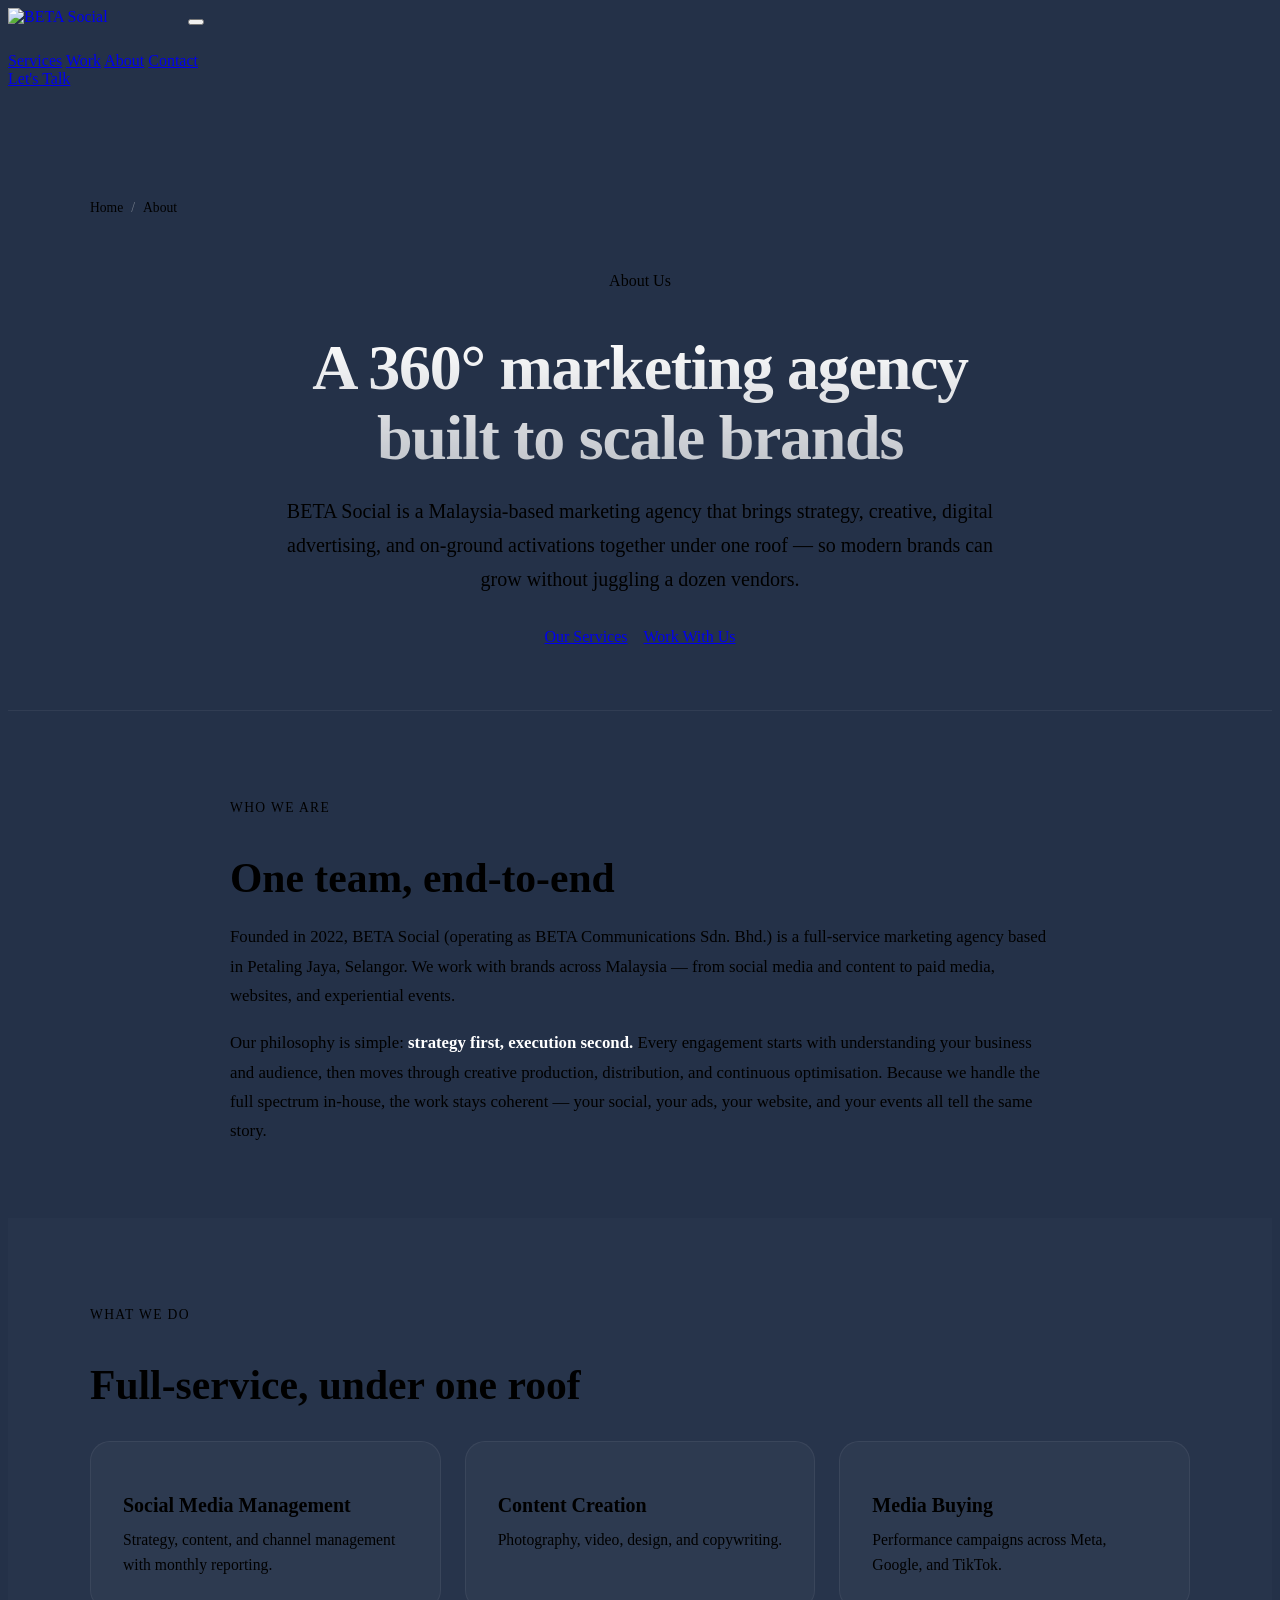
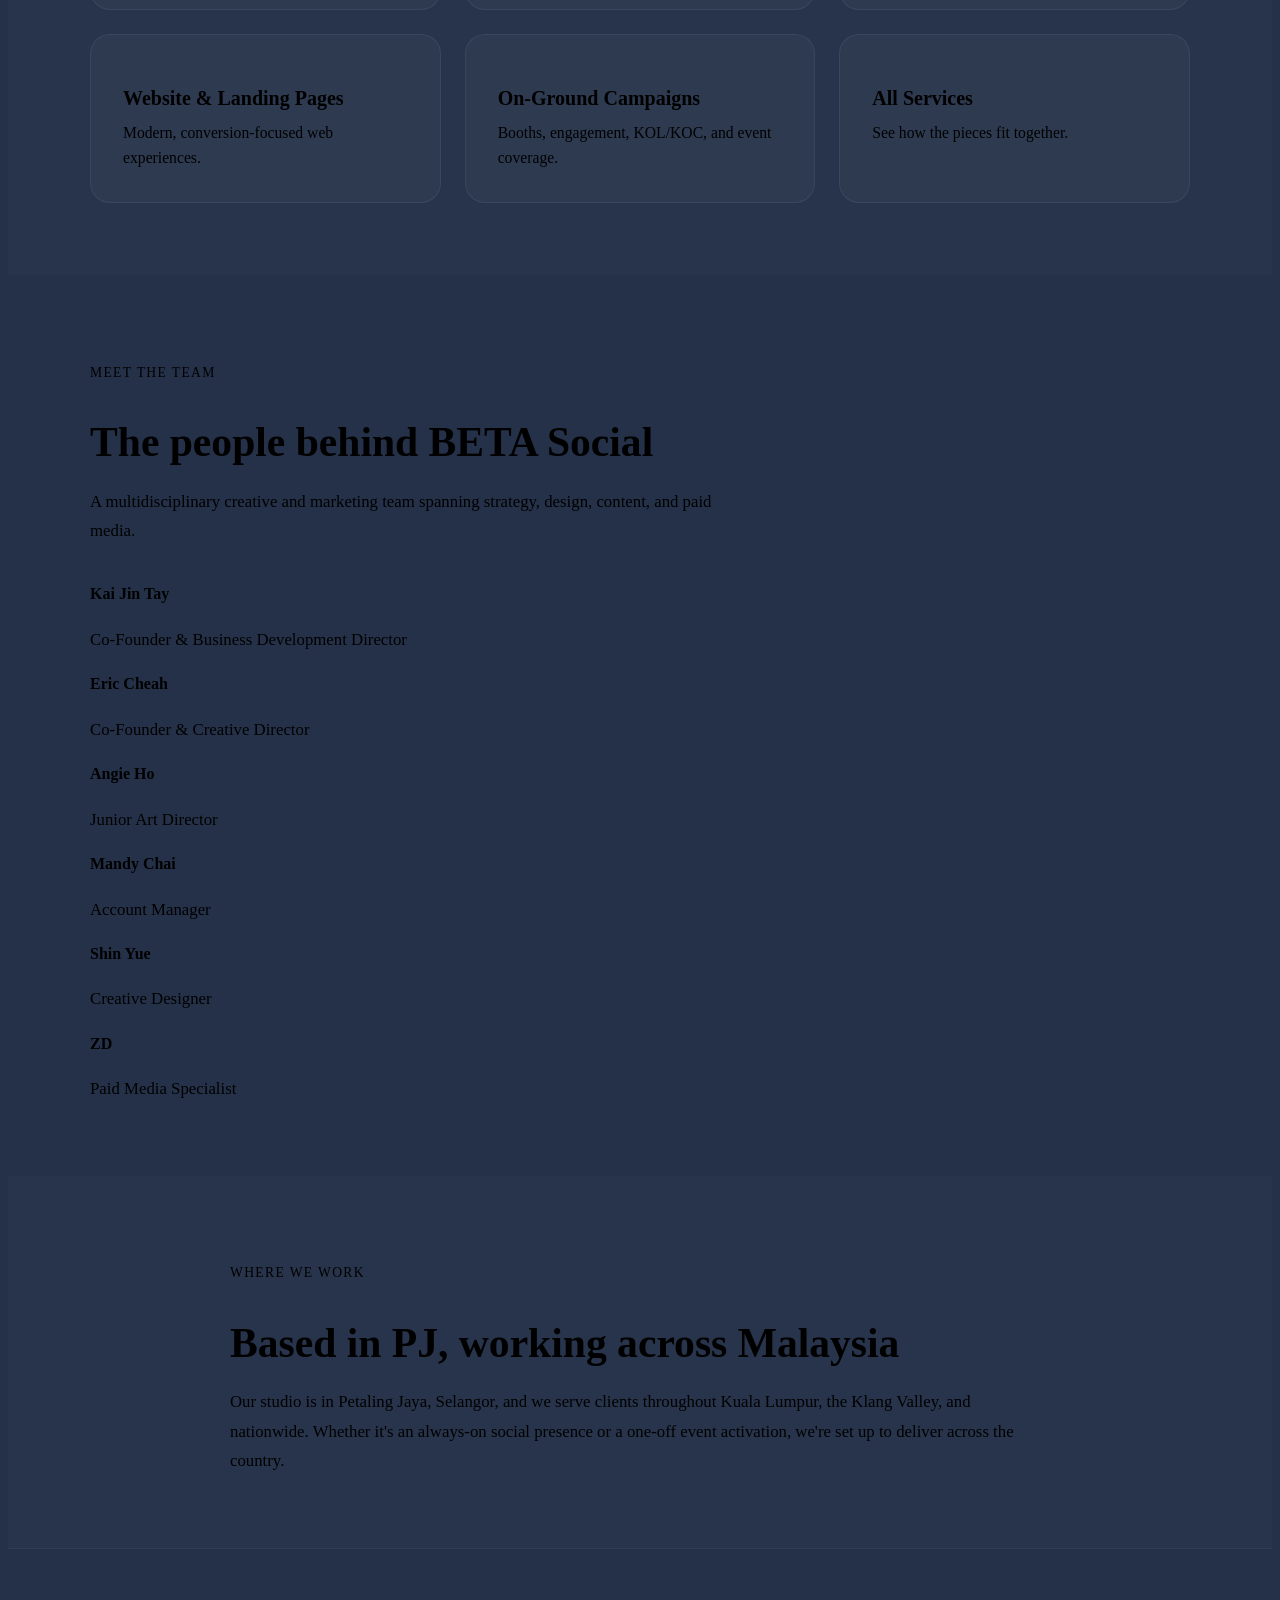
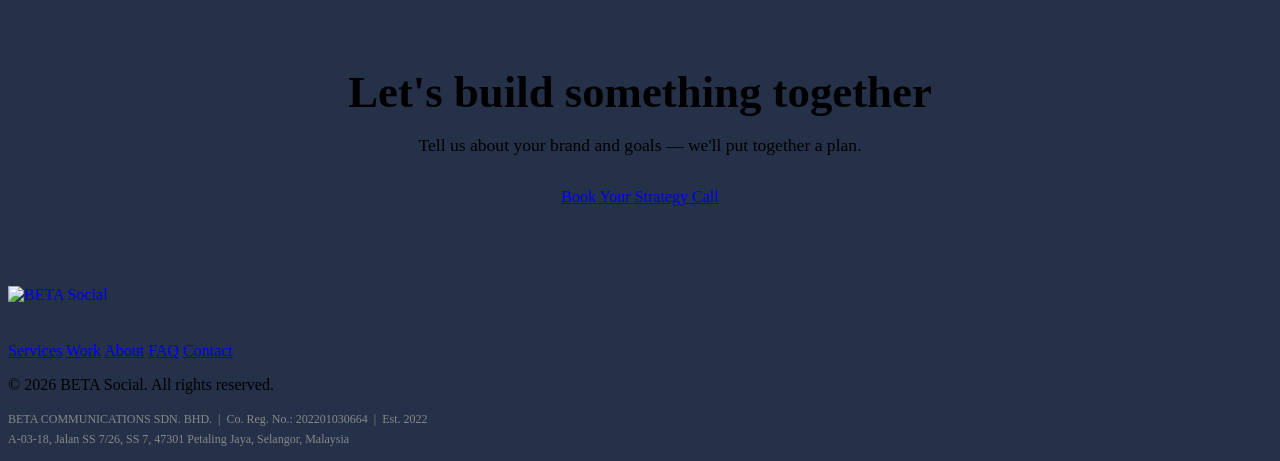
==== about/index.html @ bf1d7929 "Add 1200x630 OG share image; point og:image/twitter:image at it Branded social-share card (navy, log" ====
<!DOCTYPE html>
<html lang="en">

<head>
  <meta charset="UTF-8">
  <meta name="viewport" content="width=device-width, initial-scale=1.0">
  <title>About BETA Social | Marketing Agency in Malaysia</title>
  <meta name="description"
    content="BETA Social is a Malaysian 360° marketing agency, est. 2022, delivering strategy, content, media buying, web, and on-ground activations under one roof.">
  <link rel="canonical" href="https://betasocial.my/about/">
  <meta name="robots" content="index, follow, max-image-preview:large">
  <meta name="theme-color" content="#243148">
  <meta property="og:type" content="website">
  <meta property="og:site_name" content="BETA Social">
  <meta property="og:title" content="About BETA Social | Marketing Agency in Malaysia">
  <meta property="og:description" content="A Malaysian 360° marketing agency delivering strategy, content, media buying, web, and on-ground activations under one roof.">
  <meta property="og:url" content="https://betasocial.my/about/">
  <meta property="og:image" content="https://betasocial.my/assets/images/og-image.png">
  <meta property="og:locale" content="en_MY">
  <meta name="twitter:card" content="summary_large_image">
  <meta name="twitter:title" content="About BETA Social | Marketing Agency in Malaysia">
  <meta name="twitter:description" content="A Malaysian 360° marketing agency delivering strategy, content, media, web, and events under one roof.">
  <meta name="twitter:image" content="https://betasocial.my/assets/images/og-image.png">

  <link rel="preconnect" href="https://fonts.googleapis.com">
  <link rel="preconnect" href="https://fonts.gstatic.com" crossorigin>
  <link href="https://fonts.googleapis.com/css2?family=Inter:wght@400;500&family=Outfit:wght@400;600;700&display=swap" rel="stylesheet">
  <link rel="stylesheet" href="/style.css">
  <link rel="stylesheet" href="/pages.css">

  <script type="application/ld+json">
  {
    "@context": "https://schema.org",
    "@type": "AboutPage",
    "url": "https://betasocial.my/about/",
    "mainEntity": { "@id": "https://betasocial.my/#organization" }
  }
  </script>
  <script type="application/ld+json">
  {
    "@context": "https://schema.org",
    "@type": "BreadcrumbList",
    "itemListElement": [
      { "@type": "ListItem", "position": 1, "name": "Home", "item": "https://betasocial.my/" },
      { "@type": "ListItem", "position": 2, "name": "About", "item": "https://betasocial.my/about/" }
    ]
  }
  </script>
</head>

<body class="subpage">

  <nav class="navbar">
    <a href="/" class="nav-logo" aria-label="BETA Social home">
      <img src="/assets/images/logo_horizontal.png" alt="BETA Social" width="1024" height="256" style="height:44px;width:auto;object-fit:contain;">
    </a>
    <button class="hamburger" id="hamburger-menu" aria-label="Toggle navigation">
      <span class="bar"></span><span class="bar"></span><span class="bar"></span>
    </button>
    <div class="nav-menu" id="nav-menu">
      <div class="nav-links">
        <a href="/services/">Services</a>
        <a href="/portfolio/">Work</a>
        <a href="/about/">About</a>
        <a href="/contact/">Contact</a>
      </div>
      <a href="https://wa.me/60162029206" target="_blank" rel="noopener" class="btn btn-primary btn-sm" id="nav-cta">Let's Talk</a>
    </div>
  </nav>

  <main>
    <nav class="breadcrumbs" aria-label="Breadcrumb">
      <a href="/">Home</a><span class="sep">/</span>About
    </nav>

    <header class="page-hero with-crumbs">
      <div class="inner">
        <p class="eyebrow">About Us</p>
        <h1>A 360° marketing agency built to scale brands</h1>
        <p class="lede">BETA Social is a Malaysia-based marketing agency that brings strategy, creative, digital advertising, and on-ground activations together under one roof — so modern brands can grow without juggling a dozen vendors.</p>
        <div class="hero-cta">
          <a href="/services/" class="btn btn-secondary">Our Services</a>
          <a href="https://wa.me/60162029206" target="_blank" rel="noopener" class="btn btn-primary">Work With Us</a>
        </div>
      </div>
    </header>

    <section class="block">
      <div class="wrap-narrow">
        <p class="eyebrow">Who we are</p>
        <h2>One team, end-to-end</h2>
        <p>Founded in 2022, BETA Social (operating as BETA Communications Sdn. Bhd.) is a full-service marketing agency based in Petaling Jaya, Selangor. We work with brands across Malaysia — from social media and content to paid media, websites, and experiential events.</p>
        <p>Our philosophy is simple: <strong style="color:#fff;font-weight:600;">strategy first, execution second.</strong> Every engagement starts with understanding your business and audience, then moves through creative production, distribution, and continuous optimisation. Because we handle the full spectrum in-house, the work stays coherent — your social, your ads, your website, and your events all tell the same story.</p>
      </div>
    </section>

    <section class="block tint">
      <div class="wrap">
        <p class="eyebrow">What we do</p>
        <h2>Full-service, under one roof</h2>
        <div class="grid cols-3" style="margin-top:2rem;">
          <a class="card card-block" href="/services/social-media-management/"><h3>Social Media Management</h3><p>Strategy, content, and channel management with monthly reporting.</p></a>
          <a class="card card-block" href="/services/content-creation/"><h3>Content Creation</h3><p>Photography, video, design, and copywriting.</p></a>
          <a class="card card-block" href="/services/media-buying/"><h3>Media Buying</h3><p>Performance campaigns across Meta, Google, and TikTok.</p></a>
          <a class="card card-block" href="/services/website-landing-pages/"><h3>Website &amp; Landing Pages</h3><p>Modern, conversion-focused web experiences.</p></a>
          <a class="card card-block" href="/services/on-ground-campaigns/"><h3>On-Ground Campaigns</h3><p>Booths, engagement, KOL/KOC, and event coverage.</p></a>
          <a class="card card-block" href="/services/"><h3>All Services</h3><p>See how the pieces fit together.</p></a>
        </div>
      </div>
    </section>

    <section class="block">
      <div class="wrap">
        <p class="eyebrow">Meet the team</p>
        <h2>The people behind BETA Social</h2>
        <p style="color:var(--text-secondary);max-width:640px;line-height:1.75;margin-bottom:2.5rem;">A multidisciplinary creative and marketing team spanning strategy, design, content, and paid media.</p>
        <div class="team-grid" style="max-width:none;padding:0;">
          <div class="team-card"><h4>Kai Jin Tay</h4><p>Co-Founder &amp; Business Development Director</p></div>
          <div class="team-card"><h4>Eric Cheah</h4><p>Co-Founder &amp; Creative Director</p></div>
          <div class="team-card"><h4>Angie Ho</h4><p>Junior Art Director</p></div>
          <div class="team-card"><h4>Mandy Chai</h4><p>Account Manager</p></div>
          <div class="team-card"><h4>Shin Yue</h4><p>Creative Designer</p></div>
          <div class="team-card"><h4>ZD</h4><p>Paid Media Specialist</p></div>
        </div>
      </div>
    </section>

    <section class="block tint">
      <div class="wrap-narrow">
        <p class="eyebrow">Where we work</p>
        <h2>Based in PJ, working across Malaysia</h2>
        <p>Our studio is in Petaling Jaya, Selangor, and we serve clients throughout Kuala Lumpur, the Klang Valley, and nationwide. Whether it's an always-on social presence or a one-off event activation, we're set up to deliver across the country.</p>
      </div>
    </section>

    <section class="cta-strip">
      <h2>Let's build something together</h2>
      <p>Tell us about your brand and goals — we'll put together a plan.</p>
      <a href="https://wa.me/60162029206" target="_blank" rel="noopener" class="btn btn-primary">Book Your Strategy Call</a>
    </section>
  </main>

  <footer class="footer">
    <div class="footer-top">
      <a href="/" class="logo" aria-label="BETA Social home">
        <img src="/assets/images/logo_horizontal.png" alt="BETA Social" width="1024" height="256" loading="lazy" style="height:56px;width:auto;object-fit:contain;">
      </a>
      <div class="footer-links">
        <a href="/services/">Services</a>
        <a href="/portfolio/">Work</a>
        <a href="/about/">About</a>
        <a href="/faq/">FAQ</a>
        <a href="/contact/">Contact</a>
      </div>
    </div>
    <div class="footer-bottom">
      <p>&copy; 2026 BETA Social. All rights reserved.</p>
      <p style="margin-top:8px;font-size:12px;color:#888;line-height:1.6;">
        BETA COMMUNICATIONS SDN. BHD. &nbsp;|&nbsp; Co. Reg. No.: 202201030664 &nbsp;|&nbsp; Est. 2022<br>
        A-03-18, Jalan SS 7/26, SS 7, 47301 Petaling Jaya, Selangor, Malaysia
      </p>
    </div>
  </footer>

  <script>
    (function () {
      var h = document.getElementById('hamburger-menu'), m = document.getElementById('nav-menu');
      if (h && m) {
        h.addEventListener('click', function () { h.classList.toggle('active'); m.classList.toggle('active'); });
        document.querySelectorAll('.nav-links a, #nav-cta').forEach(function (a) {
          a.addEventListener('click', function () { h.classList.remove('active'); m.classList.remove('active'); });
        });
      }
    })();
  </script>
</body>

</html>
---- pages.css ----
/* ============================================================
   BETA Social — shared styles for content sub-pages
   (services, about, contact, faq, portfolio)
   Extends style.css; relies on its :root variables.
   ============================================================ */

body.subpage {
  background: #243148;
  min-height: 100vh;
}
body.subpage main {
  position: relative;
  z-index: 10;
}

.wrap { max-width: 1100px; margin: 0 auto; padding: 0 2rem; }
.wrap-narrow { max-width: 820px; margin: 0 auto; padding: 0 2rem; }

/* Make the nav logo a proper link */
.navbar a.nav-logo { display: inline-flex; align-items: center; text-decoration: none; }
.footer-top a.logo { display: inline-flex; text-decoration: none; }

/* ---- Page hero ---- */
.page-hero {
  padding: 10rem 2rem 4rem;
  text-align: center;
  border-bottom: 1px solid rgba(255, 255, 255, 0.06);
}
.page-hero .inner { max-width: 780px; margin: 0 auto; }
.page-hero h1 {
  font-family: var(--font-display);
  font-size: clamp(2.4rem, 6vw, 4rem);
  font-weight: 700;
  line-height: 1.1;
  letter-spacing: -0.02em;
  margin-bottom: 1.25rem;
  background: linear-gradient(180deg, #ffffff 0%, rgba(255, 255, 255, 0.7) 100%);
  -webkit-background-clip: text;
  -webkit-text-fill-color: transparent;
  background-clip: text;
}
.page-hero .lede {
  color: var(--text-secondary);
  font-size: clamp(1.05rem, 2vw, 1.25rem);
  line-height: 1.7;
  max-width: 720px;
  margin: 0 auto 2rem;
}
.page-hero .hero-cta { display: flex; gap: 1rem; justify-content: center; flex-wrap: wrap; }

/* ---- Breadcrumbs ---- */
.breadcrumbs {
  max-width: 1100px;
  margin: 0 auto;
  padding: 7rem 2rem 0;
  font-size: 0.85rem;
  color: var(--text-secondary);
}
.breadcrumbs a { color: var(--text-secondary); text-decoration: none; }
.breadcrumbs a:hover { color: #fff; }
.breadcrumbs .sep { color: rgba(255, 255, 255, 0.35); margin: 0 0.5rem; }
.page-hero.with-crumbs { padding-top: 2.5rem; }

/* ---- Content blocks ---- */
.block { padding: 4.5rem 0; }
.block.tint { background: rgba(255, 255, 255, 0.015); }
.block .eyebrow {
  text-transform: uppercase;
  letter-spacing: 0.1em;
  font-size: 0.85rem;
  color: var(--text-secondary);
  margin-bottom: 1rem;
}
.block h2 {
  font-family: var(--font-display);
  font-size: clamp(1.8rem, 4vw, 2.6rem);
  font-weight: 600;
  line-height: 1.15;
  margin-bottom: 1.25rem;
}
.block h3 { font-family: var(--font-display); font-size: 1.3rem; margin-bottom: 0.5rem; }
.block p {
  color: var(--text-secondary);
  line-height: 1.75;
  margin-bottom: 1.1rem;
  font-size: 1.05rem;
}
.block p:last-child { margin-bottom: 0; }
.block .lead-answer {
  color: #fff;
  font-size: 1.2rem;
  line-height: 1.7;
  font-weight: 500;
  max-width: 760px;
}

/* ---- Grids & cards ---- */
.grid { display: grid; gap: 1.5rem; }
.grid.cols-2 { grid-template-columns: repeat(2, 1fr); }
.grid.cols-3 { grid-template-columns: repeat(3, 1fr); }
.card {
  background: rgba(255, 255, 255, 0.03);
  border: 1px solid rgba(255, 255, 255, 0.06);
  border-radius: 20px;
  padding: 2rem;
  transition: transform 0.3s ease, border-color 0.3s;
}
.card:hover { transform: translateY(-4px); border-color: rgba(255, 255, 255, 0.2); }
.card h3 { font-family: var(--font-display); font-size: 1.25rem; margin-bottom: 0.6rem; }
.card p { color: var(--text-secondary); line-height: 1.6; font-size: 0.98rem; margin: 0; }
.card .card-link { color: #fff; text-decoration: none; font-size: 0.9rem; display: inline-block; margin-top: 1rem; opacity: 0.85; }
.card .card-link:hover { opacity: 1; }
a.card-block { text-decoration: none; color: inherit; display: block; }

/* ---- Checklist ---- */
.check-list { list-style: none; display: flex; flex-direction: column; gap: 0.9rem; }
.check-list li { display: flex; gap: 0.75rem; color: var(--text-secondary); line-height: 1.6; font-size: 1.02rem; }
.check-list li::before { content: '✓'; color: #fff; font-weight: 700; flex-shrink: 0; }

/* ---- Inline numbered steps ---- */
.steps-inline { display: grid; gap: 1.5rem; grid-template-columns: repeat(2, 1fr); }
.step-i {
  background: rgba(255, 255, 255, 0.02);
  border: 1px solid rgba(255, 255, 255, 0.06);
  border-radius: 16px;
  padding: 1.75rem;
}
.step-i .num { font-family: var(--font-display); font-weight: 700; color: rgba(255, 255, 255, 0.25); font-size: 1.5rem; display: block; margin-bottom: 0.5rem; }
.step-i h3 { margin-bottom: 0.35rem; }
.step-i p { color: var(--text-secondary); font-size: 0.98rem; line-height: 1.6; margin: 0; }

/* ---- CTA strip ---- */
.cta-strip {
  text-align: center;
  padding: 5rem 2rem;
  background: #243148;
  border-top: 1px solid rgba(255, 255, 255, 0.06);
}
.cta-strip h2 { font-family: var(--font-display); font-size: clamp(1.8rem, 5vw, 2.8rem); margin-bottom: 1rem; }
.cta-strip p { color: var(--text-secondary); margin-bottom: 2rem; font-size: 1.1rem; }

/* ---- FAQ (native <details>) ---- */
.faq-list { display: flex; flex-direction: column; gap: 1rem; }
.faq-item {
  background: rgba(255, 255, 255, 0.03);
  border: 1px solid rgba(255, 255, 255, 0.06);
  border-radius: 14px;
  overflow: hidden;
}
.faq-item summary {
  cursor: pointer;
  padding: 1.4rem 1.6rem;
  font-family: var(--font-display);
  font-weight: 600;
  font-size: 1.1rem;
  list-style: none;
  display: flex;
  justify-content: space-between;
  align-items: center;
  gap: 1rem;
}
.faq-item summary::-webkit-details-marker { display: none; }
.faq-item summary::after { content: '+'; font-size: 1.6rem; color: var(--text-secondary); transition: transform 0.3s; line-height: 1; }
.faq-item[open] summary::after { transform: rotate(45deg); }
.faq-item .faq-a { padding: 0 1.6rem 1.5rem; color: var(--text-secondary); line-height: 1.75; }
.faq-item .faq-a p { margin-bottom: 0.8rem; }
.faq-item .faq-a p:last-child { margin-bottom: 0; }

/* ---- Contact ---- */
.contact-grid { display: grid; grid-template-columns: 1.15fr 0.85fr; gap: 3rem; align-items: start; }
.form-field { margin-bottom: 1.25rem; display: flex; flex-direction: column; gap: 0.4rem; }
.form-row { display: grid; grid-template-columns: 1fr 1fr; gap: 1.25rem; }
.form-field label { font-size: 0.9rem; color: var(--text-secondary); }
.form-field input,
.form-field select,
.form-field textarea {
  background: rgba(255, 255, 255, 0.04);
  border: 1px solid rgba(255, 255, 255, 0.12);
  border-radius: 10px;
  padding: 0.85rem 1rem;
  color: #fff;
  font-family: var(--font-body);
  font-size: 1rem;
  width: 100%;
}
.form-field textarea { min-height: 130px; resize: vertical; }
.form-field input:focus,
.form-field select:focus,
.form-field textarea:focus { outline: none; border-color: rgba(255, 255, 255, 0.5); }
.form-field select option { color: #243148; }
.contact-info {
  background: rgba(255, 255, 255, 0.03);
  border: 1px solid rgba(255, 255, 255, 0.06);
  border-radius: 20px;
  padding: 2rem;
}
.contact-info h3 { font-family: var(--font-display); margin-bottom: 1rem; }
.contact-info p { color: var(--text-secondary); line-height: 1.7; margin-bottom: 1rem; font-size: 0.98rem; }
.contact-info a { color: #fff; text-decoration: none; border-bottom: 1px solid rgba(255, 255, 255, 0.25); }
.contact-info a:hover { border-color: #fff; }
.map-embed {
  border-radius: 20px;
  overflow: hidden;
  margin-top: 2rem;
  border: 1px solid rgba(255, 255, 255, 0.08);
  line-height: 0;
}
.map-embed iframe { width: 100%; height: 340px; border: 0; }

/* ---- Portfolio ---- */
.brand-cloud { display: flex; flex-wrap: wrap; gap: 2rem 3.5rem; justify-content: center; align-items: center; max-width: 900px; margin: 0 auto; }
.brand-cloud span {
  font-family: var(--font-display);
  font-size: 1.6rem;
  font-weight: 700;
  color: rgba(255, 255, 255, 0.35);
  text-transform: uppercase;
  letter-spacing: 0.05em;
  transition: color 0.3s ease;
}
.brand-cloud span:hover { color: rgba(255, 255, 255, 0.8); }

/* ---- Responsive ---- */
@media (max-width: 768px) {
  .grid.cols-2, .grid.cols-3, .steps-inline, .contact-grid, .form-row { grid-template-columns: 1fr; }
  .page-hero { padding: 8rem 1.5rem 3rem; }
  .page-hero.with-crumbs { padding-top: 2rem; }
  .breadcrumbs { padding: 6.5rem 1.5rem 0; }
  .block { padding: 3.25rem 0; }
  .wrap, .wrap-narrow { padding: 0 1.5rem; }
}
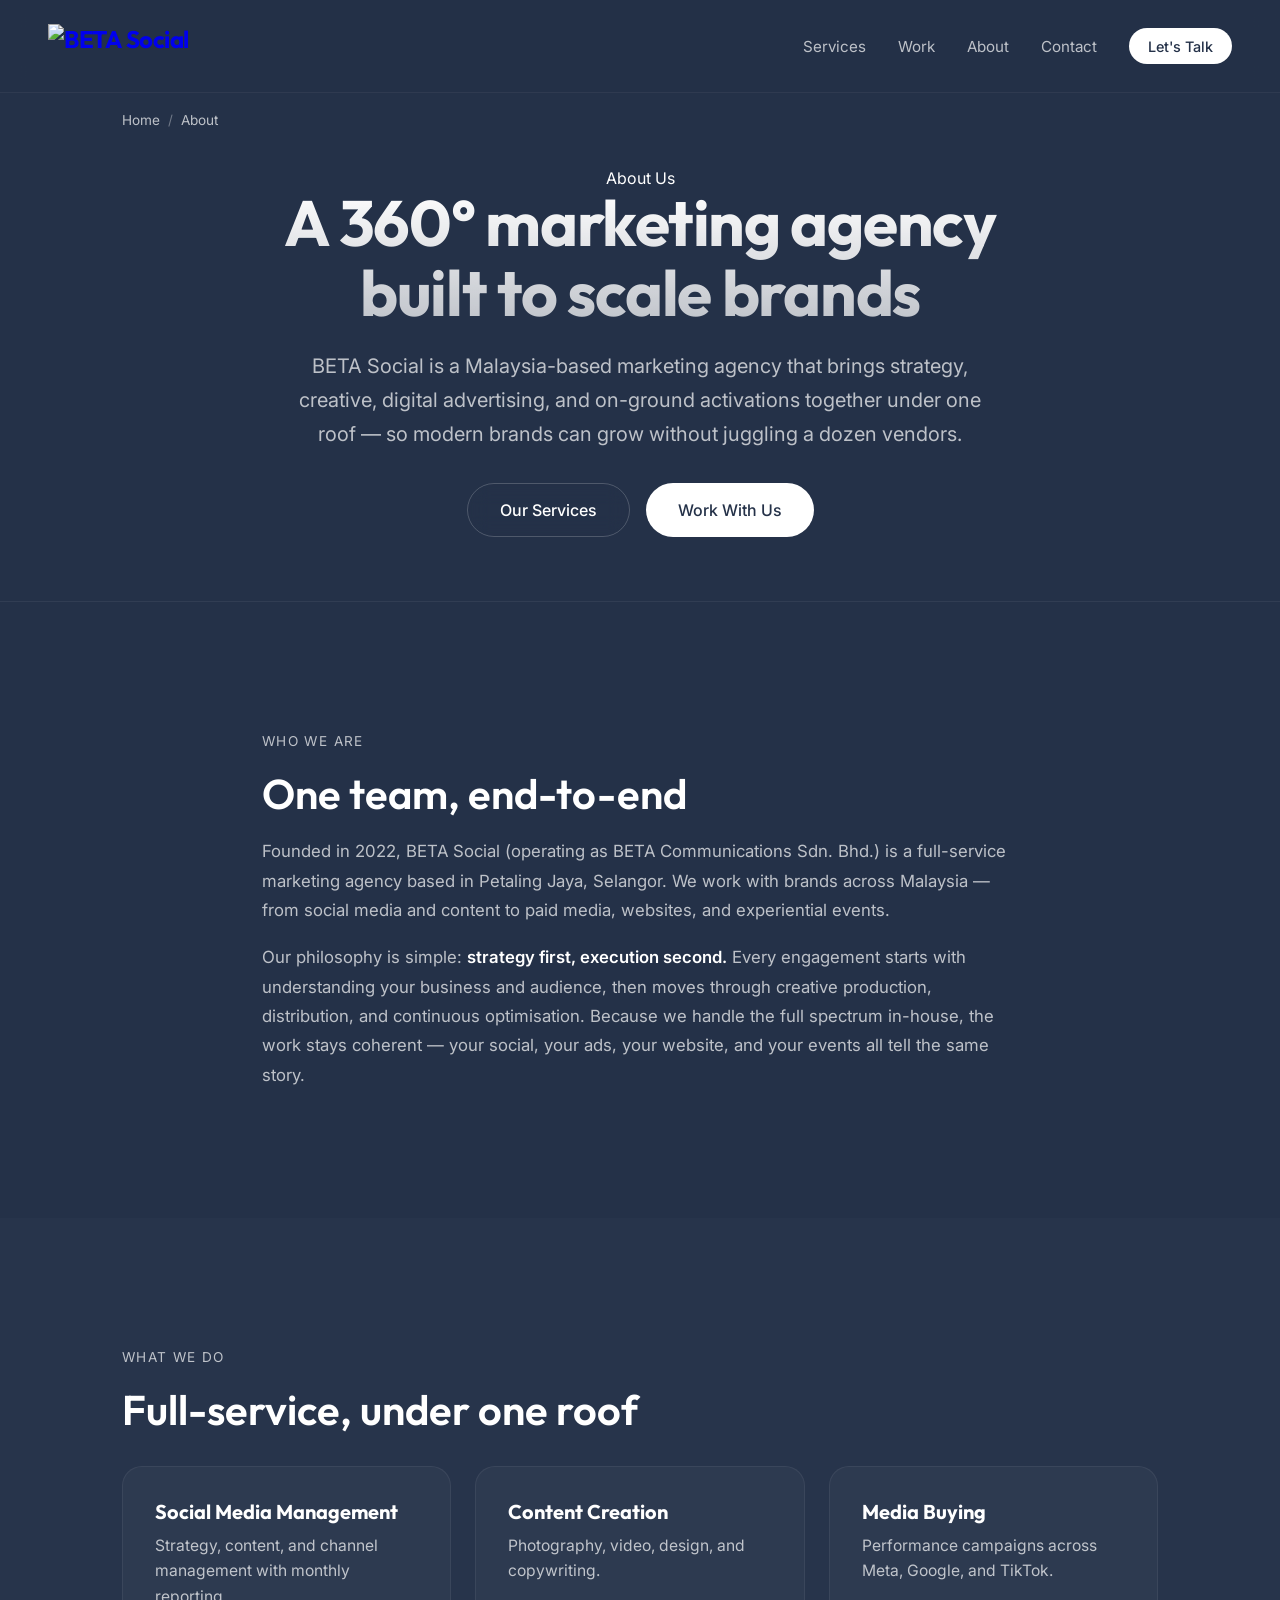
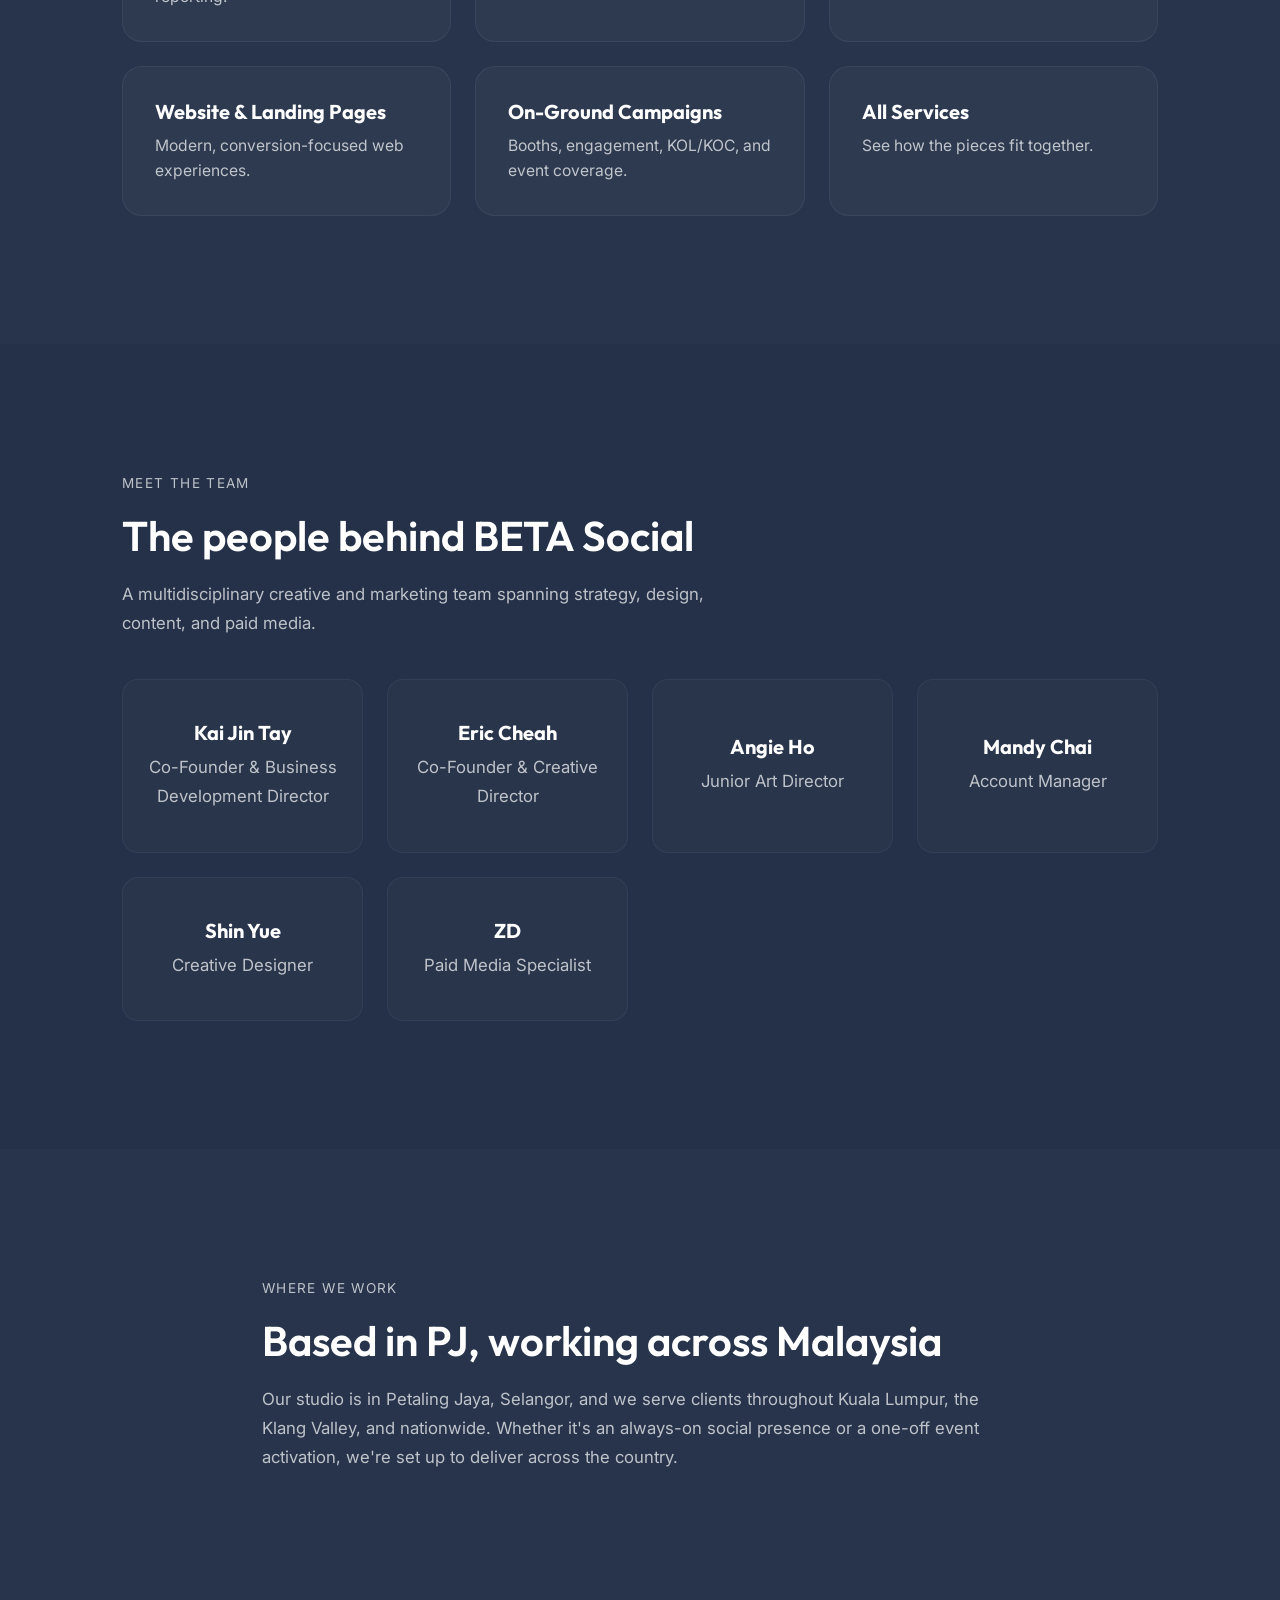
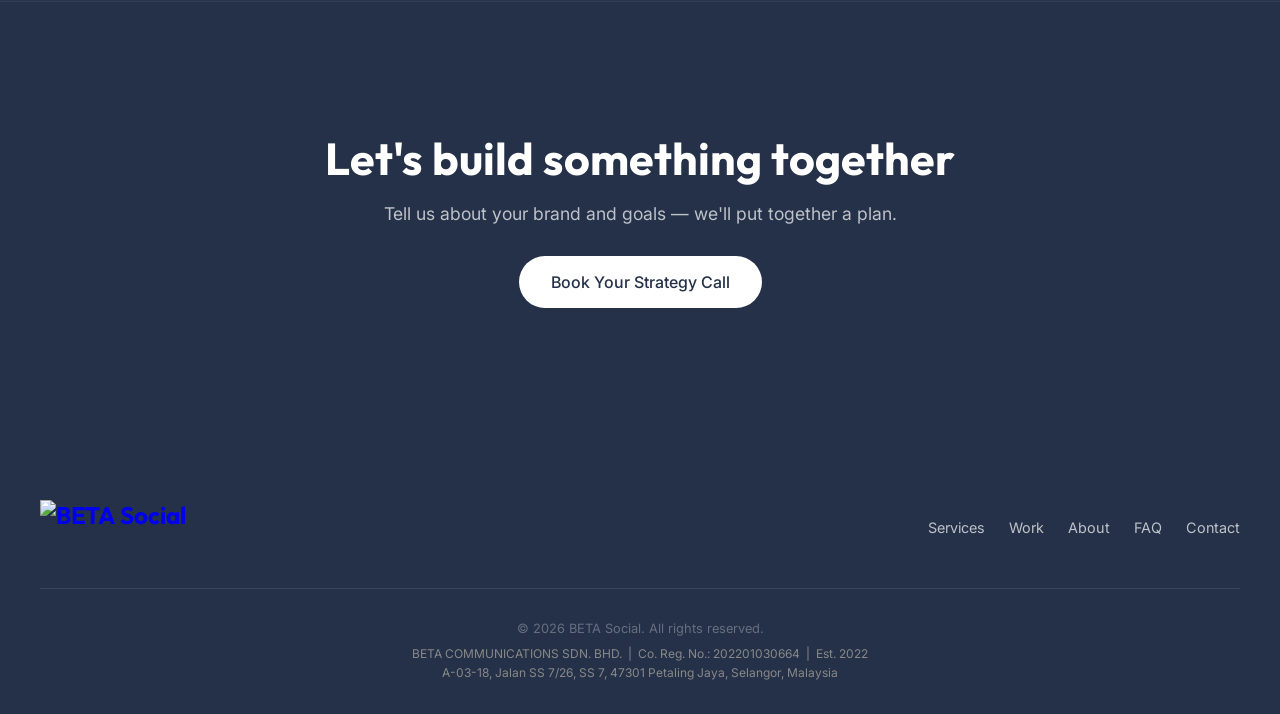
==== commit b05f4aca: "Add client logos, Our Work gallery and reels from company profile - Replace text brand names with 24" ====
--- a/about/index.html
+++ b/about/index.html
@@ -25,7 +25,7 @@
   <link rel="preconnect" href="https://fonts.googleapis.com">
   <link rel="preconnect" href="https://fonts.gstatic.com" crossorigin>
   <link href="https://fonts.googleapis.com/css2?family=Inter:wght@400;500&family=Outfit:wght@400;600;700&display=swap" rel="stylesheet">
-  <link rel="stylesheet" href="/style.css">
+  <link rel="stylesheet" href="/style.css?v=4">
   <link rel="stylesheet" href="/pages.css">
 
   <script type="application/ld+json">
--- a/style.css
+++ b/style.css
@@ -0,0 +1,1014 @@
+:root {
+  --bg-color: #243148;
+  --text-primary: #ffffff;
+  --text-secondary: rgba(255, 255, 255, 0.7);
+  --accent-color: #e5e5e5;
+  --btn-glow-primary: rgba(255, 255, 255, 0.15);
+  --btn-glow-secondary: rgba(255, 255, 255, 0.05);
+  
+  --font-display: 'Outfit', sans-serif;
+  --font-body: 'Inter', sans-serif;
+}
+
+* {
+  margin: 0;
+  padding: 0;
+  box-sizing: border-box;
+}
+
+body {
+  background-color: var(--bg-color);
+  color: var(--text-primary);
+  font-family: var(--font-body);
+  overflow-x: hidden;
+  -webkit-font-smoothing: antialiased;
+  -moz-osx-font-smoothing: grayscale;
+}
+
+/* Canvas background */
+#canvas-container {
+  position: fixed;
+  top: 0;
+  left: 0;
+  width: 100vw;
+  height: 100vh;
+  z-index: 0;
+  pointer-events: auto; /* Allow canvas tracking */
+}
+
+#canvas-container canvas {
+  display: block;
+}
+
+/* Hero Section */
+.hero {
+  position: relative;
+  z-index: 1;
+  width: 100vw;
+  height: 100vh;
+  display: flex;
+  align-items: center;
+  justify-content: center;
+  pointer-events: none; /* Let canvas capture mouse, unless on elements */
+  padding: 2rem;
+}
+
+.hero-content {
+  text-align: center;
+  max-width: 900px;
+  display: flex;
+  flex-direction: column;
+  align-items: center;
+  gap: 2rem;
+}
+
+/* Typography */
+.headline {
+  font-family: var(--font-display);
+  font-size: clamp(3rem, 8vw, 5.5rem);
+  font-weight: 700;
+  line-height: 1.1;
+  letter-spacing: -0.02em;
+  background: linear-gradient(180deg, #ffffff 0%, rgba(255,255,255,0.7) 100%);
+  -webkit-background-clip: text;
+  -webkit-text-fill-color: transparent;
+  background-clip: text;
+  /* Subtle glow */
+  text-shadow: 0 0 40px rgba(255,255,255,0.1);
+}
+
+.subheadline {
+  font-size: clamp(1.1rem, 2vw, 1.3rem);
+  color: var(--text-secondary);
+  max-width: 600px;
+  line-height: 1.6;
+  font-weight: 400;
+}
+
+/* Buttons */
+.cta-group {
+  display: flex;
+  gap: 1.5rem;
+  margin-top: 1rem;
+  pointer-events: auto; /* Re-enable pointer events for buttons */
+  position: relative;
+  z-index: 10;
+}
+
+.btn {
+  display: inline-flex;
+  align-items: center;
+  justify-content: center;
+  padding: 1rem 2rem;
+  border-radius: 100px;
+  font-family: var(--font-body);
+  font-weight: 500;
+  font-size: 1rem;
+  text-decoration: none;
+  transition: transform 0.3s cubic-bezier(0.25, 0.46, 0.45, 0.94), box-shadow 0.3s cubic-bezier(0.25, 0.46, 0.45, 0.94), background-color 0.3s, border-color 0.3s;
+  backdrop-filter: blur(10px);
+}
+
+.btn-primary {
+  background-color: #ffffff;
+  color: #243148;
+  box-shadow: 0 0 0 0 var(--btn-glow-primary);
+}
+
+.btn-primary:hover {
+  transform: translateY(-2px);
+  box-shadow: 0 8px 30px var(--btn-glow-primary);
+  background-color: #f2f2f2;
+}
+
+.btn-secondary {
+  background-color: transparent;
+  color: #ffffff;
+  border: 1px solid rgba(255, 255, 255, 0.2);
+  box-shadow: 0 0 0 0 var(--btn-glow-secondary);
+}
+
+.btn-secondary:hover {
+  border-color: rgba(255, 255, 255, 0.6);
+  background-color: rgba(255, 255, 255, 0.05);
+  transform: translateY(-2px);
+  box-shadow: 0 8px 30px var(--btn-glow-secondary);
+}
+
+/* Navigation */
+.navbar {
+  position: fixed;
+  top: 0;
+  left: 0;
+  width: 100%;
+  padding: 1.5rem 3rem;
+  display: flex;
+  justify-content: space-between;
+  align-items: center;
+  z-index: 100;
+  background: rgba(36, 49, 72, 0.7);
+  backdrop-filter: blur(12px);
+  border-bottom: 1px solid rgba(255, 255, 255, 0.05);
+}
+
+.nav-logo {
+  font-family: var(--font-display);
+  font-weight: 700;
+  font-size: 1.5rem;
+  letter-spacing: -0.02em;
+}
+
+.nav-menu {
+  display: flex;
+  align-items: center;
+  gap: 2rem;
+}
+
+.nav-links {
+  display: flex;
+  gap: 2rem;
+}
+
+.hamburger {
+  display: none;
+  background: none;
+  border: none;
+  cursor: pointer;
+  padding: 0;
+  z-index: 101;
+  position: relative;
+}
+
+.hamburger .bar {
+  display: block;
+  width: 25px;
+  height: 2px;
+  margin: 5px auto;
+  transition: all 0.3s ease-in-out;
+  background-color: var(--text-primary);
+}
+
+.nav-links a {
+  color: var(--text-secondary);
+  text-decoration: none;
+  font-size: 0.95rem;
+  transition: color 0.3s ease;
+}
+
+.nav-links a:hover {
+  color: var(--text-primary);
+}
+
+.btn-sm {
+  padding: 0.6rem 1.2rem;
+  font-size: 0.9rem;
+}
+
+/* Sections General */
+section:not(.hero) {
+  position: relative;
+  z-index: 10;
+  padding: 8rem 2rem;
+  /* Darken the background slightly over the canvas */
+  background: linear-gradient(to bottom, rgba(36, 49, 72, 0.4), rgba(36, 49, 72, 1) 20%);
+}
+
+.section-header {
+  text-align: center;
+  margin-bottom: 4rem;
+}
+
+.section-header h2 {
+  font-family: var(--font-display);
+  font-size: clamp(2rem, 5vw, 3.5rem);
+  font-weight: 600;
+  margin-bottom: 1rem;
+  background: linear-gradient(180deg, #ffffff 0%, rgba(255,255,255,0.7) 100%);
+  -webkit-background-clip: text;
+  -webkit-text-fill-color: transparent;
+  background-clip: text;
+}
+
+.section-header p {
+  color: var(--text-secondary);
+  font-size: 1.2rem;
+}
+
+/* Client Partnerships */
+.social-proof {
+  padding: 6rem 0 !important;
+  background: transparent !important;
+  border-bottom: 1px solid rgba(255,255,255,0.05);
+}
+
+.section-label {
+  text-align: center;
+  color: var(--text-secondary);
+  font-size: 0.9rem;
+  text-transform: uppercase;
+  letter-spacing: 0.1em;
+  margin-bottom: 2rem;
+}
+
+.logo-grid {
+  display: grid;
+  grid-template-columns: repeat(6, 1fr);
+  gap: 0.75rem;
+  max-width: 780px;
+  margin: 0 auto;
+  padding: 0 2rem;
+}
+
+.logo-tile {
+  background: #fff;
+  border-radius: 10px;
+  height: 64px;
+  display: flex;
+  align-items: center;
+  justify-content: center;
+  padding: 0.6rem 0.8rem;
+  opacity: 0.9;
+  transition: opacity 0.3s ease, transform 0.3s ease;
+}
+
+.logo-tile img {
+  max-width: 100%;
+  max-height: 36px;
+  width: auto;
+  height: auto;
+  object-fit: contain;
+  user-select: none;
+}
+
+.logo-tile:hover {
+  opacity: 1;
+  transform: translateY(-3px);
+}
+
+.logo-more {
+  text-align: center;
+  margin-top: 2rem;
+  font-size: 1rem;
+  color: rgba(255, 255, 255, 0.5);
+}
+
+@media (max-width: 900px) {
+  .logo-grid { grid-template-columns: repeat(4, 1fr); }
+}
+
+@media (max-width: 560px) {
+  .logo-grid { grid-template-columns: repeat(3, 1fr); gap: 0.6rem; padding: 0 1rem; }
+  .logo-tile { height: 52px; padding: 0.4rem 0.5rem; border-radius: 8px; }
+  .logo-tile img { max-height: 28px; }
+}
+
+/* Our Work gallery (portfolio page) */
+.work-filters {
+  display: flex;
+  flex-wrap: wrap;
+  justify-content: center;
+  gap: 0.5rem;
+  margin-bottom: 2.5rem;
+}
+
+.work-filter {
+  font-family: var(--font-body);
+  font-size: 0.9rem;
+  color: var(--text-secondary);
+  background: transparent;
+  border: 1px solid rgba(255, 255, 255, 0.15);
+  border-radius: 100px;
+  padding: 0.55rem 1.1rem;
+  cursor: pointer;
+  transition: color 0.2s, border-color 0.2s, background-color 0.2s;
+}
+
+.work-filter:hover { color: #fff; border-color: rgba(255, 255, 255, 0.4); }
+
+.work-filter.is-active {
+  color: #1e2538;
+  background: #fff;
+  border-color: #fff;
+}
+
+.work-grid {
+  columns: 4 220px;
+  column-gap: 1rem;
+}
+
+.work-item {
+  position: relative;
+  break-inside: avoid;
+  margin: 0 0 1rem;
+  border-radius: 14px;
+  overflow: hidden;
+  cursor: zoom-in;
+  background: rgba(255, 255, 255, 0.04);
+}
+
+.work-item[hidden] { display: none; }
+
+.work-item img {
+  display: block;
+  width: 100%;
+  height: auto;
+  transition: transform 0.4s ease;
+}
+
+.work-item:hover img { transform: scale(1.03); }
+
+.work-badge {
+  position: absolute;
+  top: 0.6rem;
+  left: 0.6rem;
+  font-size: 0.7rem;
+  font-weight: 600;
+  letter-spacing: 0.05em;
+  text-transform: uppercase;
+  color: #fff;
+  background: rgba(0, 0, 0, 0.55);
+  backdrop-filter: blur(6px);
+  padding: 0.25rem 0.55rem;
+  border-radius: 100px;
+}
+
+.work-item.is-video { cursor: pointer; }
+
+.work-play {
+  position: absolute;
+  top: 50%;
+  left: 50%;
+  width: 56px;
+  height: 56px;
+  margin: -28px 0 0 -28px;
+  border-radius: 50%;
+  background: rgba(0, 0, 0, 0.45);
+  backdrop-filter: blur(6px);
+  border: 1px solid rgba(255, 255, 255, 0.5);
+  transition: transform 0.3s ease, background-color 0.3s ease;
+}
+
+.work-play::after {
+  content: "";
+  position: absolute;
+  top: 50%;
+  left: 54%;
+  transform: translate(-50%, -50%);
+  border-style: solid;
+  border-width: 9px 0 9px 15px;
+  border-color: transparent transparent transparent #fff;
+}
+
+.work-item.is-video:hover .work-play {
+  transform: scale(1.1);
+  background: rgba(0, 0, 0, 0.65);
+}
+
+.work-lightbox video {
+  max-width: 100%;
+  max-height: 100%;
+  border-radius: 10px;
+  background: #000;
+  cursor: auto;
+}
+
+.work-lightbox video[hidden],
+.work-lightbox img[hidden] { display: none; }
+
+.work-lightbox {
+  position: fixed;
+  inset: 0;
+  z-index: 2000;
+  background: rgba(10, 14, 24, 0.92);
+  display: flex;
+  align-items: center;
+  justify-content: center;
+  padding: 2rem;
+  cursor: zoom-out;
+}
+
+.work-lightbox[hidden] { display: none; }
+
+.work-lightbox img {
+  max-width: 100%;
+  max-height: 100%;
+  border-radius: 10px;
+  object-fit: contain;
+}
+
+.work-lightbox-close {
+  position: absolute;
+  top: 1rem;
+  right: 1.25rem;
+  font-size: 2.25rem;
+  line-height: 1;
+  color: #fff;
+  background: none;
+  border: 0;
+  cursor: pointer;
+}
+
+/* Selected Work teaser (homepage) */
+.work-teaser {
+  padding: 6rem 2rem !important;
+  background: transparent !important;
+  border-bottom: 1px solid rgba(255,255,255,0.05);
+}
+
+.work-teaser-grid {
+  display: grid;
+  grid-template-columns: repeat(3, 1fr);
+  gap: 1rem;
+  max-width: 1000px;
+  margin: 0 auto;
+}
+
+.work-teaser-item {
+  display: block;
+  aspect-ratio: 1 / 1;
+  border-radius: 16px;
+  overflow: hidden;
+}
+
+.work-teaser-item img {
+  width: 100%;
+  height: 100%;
+  object-fit: cover;
+  transition: transform 0.4s ease;
+}
+
+.work-teaser-item:hover img { transform: scale(1.04); }
+
+.work-teaser-cta {
+  text-align: center;
+  margin-top: 2.5rem;
+}
+
+@media (max-width: 700px) {
+  .work-grid { columns: 2; column-gap: 0.6rem; }
+  .work-item { margin-bottom: 0.6rem; border-radius: 10px; }
+  .work-teaser { padding: 4rem 1rem !important; }
+  .work-teaser-grid { grid-template-columns: repeat(2, 1fr); gap: 0.6rem; }
+  .work-teaser-item { border-radius: 10px; }
+}
+
+/* Bento Grid */
+.services {
+  background: #243148 !important;
+}
+
+.bento-grid {
+  display: grid;
+  grid-template-columns: repeat(3, 1fr);
+  grid-auto-rows: 300px;
+  gap: 1.5rem;
+  max-width: 1200px;
+  margin: 0 auto;
+}
+
+.bento-item {
+  background-color: rgba(255,255,255,0.03);
+  background-size: cover;
+  background-position: center;
+  background-repeat: no-repeat;
+  border: 1px solid rgba(255,255,255,0.05);
+  border-radius: 24px;
+  padding: 2.5rem;
+  display: flex;
+  flex-direction: column;
+  justify-content: flex-end;
+  transition: transform 0.3s ease, border-color 0.3s;
+  position: relative;
+  overflow: hidden;
+}
+
+.bento-item::before {
+  content: '';
+  position: absolute;
+  top: 0;
+  left: 0;
+  width: 100%;
+  height: 100%;
+  background: linear-gradient(to top, rgba(36, 49, 72, 0.9) 0%, rgba(36, 49, 72, 0.2) 60%);
+  z-index: 1;
+}
+
+.bento-item > * {
+  position: relative;
+  z-index: 2;
+}
+
+.bento-item:hover {
+  transform: translateY(-5px);
+  border-color: rgba(255,255,255,0.2);
+}
+
+.bento-item h3 {
+  font-family: var(--font-display);
+  font-size: 1.5rem;
+  margin-bottom: 0.5rem;
+}
+
+.bento-item p {
+  color: var(--text-secondary);
+  line-height: 1.5;
+}
+
+/* Card Dropdown */
+#smm-card {
+  cursor: pointer;
+}
+
+.card-dropdown {
+  max-height: 0;
+  opacity: 0;
+  overflow: hidden;
+  transition: all 0.4s cubic-bezier(0.25, 0.46, 0.45, 0.94);
+  margin-top: 0;
+}
+
+#smm-card.active .card-dropdown {
+  max-height: 200px;
+  opacity: 1;
+  margin-top: 1.5rem;
+}
+
+.platform-list {
+  list-style: none;
+  display: flex;
+  flex-direction: column;
+  gap: 0.5rem;
+  margin-bottom: 1rem;
+}
+
+.platform-list li {
+  display: flex;
+  align-items: center;
+  gap: 0.5rem;
+  color: #fff;
+  font-size: 0.95rem;
+}
+
+.platform-list svg {
+  color: var(--text-secondary);
+}
+
+.reporting-note {
+  font-size: 0.85rem !important;
+  color: #a1a1aa !important;
+  font-style: italic;
+}
+
+.box-1 { 
+  grid-column: span 2; 
+  background-image: url('assets/images/social_media_premium_1773627458295.png');
+}
+.box-2 { 
+  grid-column: span 1; 
+  background-image: url('assets/images/content_creation_premium_1773627559167.png');
+}
+.box-3 { 
+  grid-column: span 1; 
+  background-image: url('assets/images/media_buying_premium_1773627575302.png');
+}
+.box-4 { 
+  grid-column: span 1; 
+  background-image: url('assets/images/website_design_premium_1773627590430.png');
+}
+.box-5 { 
+  grid-column: span 1; 
+  background-image: url('assets/images/on_ground_premium_1773627608398.png');
+}
+
+/* Process */
+.process {
+  background: #243148 !important;
+}
+
+.process-steps {
+  max-width: 1000px;
+  margin: 0 auto;
+  display: flex;
+  flex-direction: column;
+  gap: 3rem;
+  position: relative;
+}
+
+.process-steps::before {
+  content: '';
+  position: absolute;
+  top: 0;
+  left: 24px;
+  width: 1px;
+  height: 100%;
+  background: rgba(255,255,255,0.1);
+}
+
+.step {
+  padding-left: 60px;
+  position: relative;
+}
+
+.step-number {
+  position: absolute;
+  left: 0;
+  top: 0;
+  width: 48px;
+  height: 48px;
+  border-radius: 50%;
+  background: var(--bg-color);
+  border: 1px solid rgba(255,255,255,0.2);
+  display: flex;
+  align-items: center;
+  justify-content: center;
+  font-family: var(--font-display);
+  font-weight: 600;
+  color: var(--accent-color);
+  z-index: 2;
+}
+
+.step h4 {
+  font-family: var(--font-display);
+  font-size: 1.8rem;
+  margin-bottom: 0.5rem;
+}
+
+.step p {
+  color: var(--text-secondary);
+  font-size: 1.1rem;
+}
+
+/* Team Section */
+.team-section {
+  padding: 6rem 0 !important;
+  background: transparent !important;
+  border-bottom: 1px solid rgba(255,255,255,0.05);
+}
+
+.team-grid {
+  display: grid;
+  grid-template-columns: repeat(4, 1fr);
+  gap: 1.5rem;
+  max-width: 1200px;
+  margin: 0 auto;
+  padding: 0 2rem;
+}
+
+.team-card {
+  background: rgba(255,255,255,0.02);
+  border: 1px solid rgba(255,255,255,0.05);
+  border-radius: 16px;
+  padding: 2.5rem 1.5rem;
+  text-align: center;
+  transition: transform 0.3s ease, background 0.3s ease, border-color 0.3s ease;
+  display: flex;
+  flex-direction: column;
+  justify-content: center;
+  align-items: center;
+}
+
+.team-card:hover {
+  transform: translateY(-5px);
+  background: rgba(255,255,255,0.04);
+  border-color: rgba(255,255,255,0.2);
+}
+
+.team-card h4 {
+  font-family: var(--font-display);
+  font-size: 1.25rem;
+  margin-bottom: 0.5rem;
+  color: #fff;
+}
+
+.team-card p {
+  color: var(--text-secondary);
+  font-size: 0.95rem;
+  margin: 0;
+  line-height: 1.4;
+}
+
+/* CTA Section */
+.cta-section {
+  text-align: center;
+  background: #243148 !important;
+  border-top: 1px solid rgba(255,255,255,0.05);
+  border-bottom: 1px solid rgba(255,255,255,0.05);
+}
+
+.cta-section h2 {
+  font-family: var(--font-display);
+  font-size: clamp(2.5rem, 6vw, 4rem);
+  margin-bottom: 1rem;
+}
+
+.cta-section p {
+  color: var(--text-secondary);
+  font-size: 1.2rem;
+  margin-bottom: 2.5rem;
+}
+
+/* Footer */
+.footer {
+  background: #243148;
+  padding: 4rem 2rem 2rem;
+  position: relative;
+  z-index: 10;
+}
+
+.footer-top {
+  max-width: 1200px;
+  margin: 0 auto;
+  display: flex;
+  justify-content: space-between;
+  align-items: center;
+  border-bottom: 1px solid rgba(255,255,255,0.1);
+  padding-bottom: 2rem;
+  margin-bottom: 2rem;
+}
+
+.footer-top .logo {
+  font-family: var(--font-display);
+  font-weight: 700;
+  font-size: 1.5rem;
+}
+
+.footer-links {
+  display: flex;
+  gap: 1.5rem;
+}
+
+.footer-links a {
+  color: var(--text-secondary);
+  text-decoration: none;
+  font-size: 0.9rem;
+}
+
+.footer-links a:hover {
+  color: #fff;
+}
+
+.footer-bottom {
+  text-align: center;
+  color: rgba(255,255,255,0.3);
+  font-size: 0.8rem;
+}
+
+/* Service Modal */
+.service-modal {
+  position: fixed;
+  top: 0;
+  left: 0;
+  width: 100vw;
+  height: 100vh;
+  z-index: 1000;
+  display: flex;
+  justify-content: center;
+  align-items: center;
+  pointer-events: none;
+  opacity: 0;
+  transition: opacity 0.4s ease;
+}
+
+.service-modal.active {
+  pointer-events: auto;
+  opacity: 1;
+}
+
+.modal-overlay {
+  position: absolute;
+  top: 0;
+  left: 0;
+  width: 100%;
+  height: 100%;
+  background: rgba(15, 23, 42, 0.85);
+  backdrop-filter: blur(8px);
+}
+
+.modal-content {
+  position: relative;
+  width: 90%;
+  max-width: 1000px;
+  max-height: 90vh;
+  background: #1e293b;
+  border: 1px solid rgba(255, 255, 255, 0.1);
+  border-radius: 24px;
+  padding: 3rem;
+  overflow-y: auto;
+  z-index: 1001;
+  transform: translateY(20px);
+  transition: transform 0.4s cubic-bezier(0.25, 0.46, 0.45, 0.94);
+  box-shadow: 0 25px 50px -12px rgba(0, 0, 0, 0.5);
+}
+
+.service-modal.active .modal-content {
+  transform: translateY(0);
+}
+
+.modal-close {
+  position: absolute;
+  top: 1.5rem;
+  right: 1.5rem;
+  background: rgba(255,255,255,0.05);
+  border: 1px solid rgba(255,255,255,0.1);
+  color: #fff;
+  width: 40px;
+  height: 40px;
+  border-radius: 50%;
+  display: flex;
+  justify-content: center;
+  align-items: center;
+  cursor: pointer;
+  transition: all 0.3s ease;
+  z-index: 10;
+}
+
+.modal-close:hover {
+  background: rgba(255,255,255,0.15);
+  transform: rotate(90deg);
+}
+
+.modal-header {
+  margin-bottom: 2.5rem;
+}
+
+.modal-body {
+  display: grid;
+  grid-template-columns: 1fr 1fr;
+  gap: 3rem;
+}
+
+.service-list-container h3 {
+  font-family: var(--font-display);
+  font-size: 1.5rem;
+  margin-bottom: 1.5rem;
+}
+
+.premium-list {
+  list-style: none;
+  display: flex;
+  flex-direction: column;
+  gap: 1.5rem;
+}
+
+.premium-list li {
+  display: flex;
+  gap: 1.5rem;
+  background: rgba(255,255,255,0.02);
+  padding: 1.5rem;
+  border-radius: 12px;
+  border: 1px solid rgba(255,255,255,0.05);
+  transition: transform 0.3s ease;
+}
+
+.premium-list li:hover {
+  transform: translateX(5px);
+  background: rgba(255,255,255,0.04);
+}
+
+.list-num {
+  font-family: var(--font-display);
+  font-size: 1.5rem;
+  font-weight: 700;
+  color: rgba(255,255,255,0.2);
+}
+
+.list-text h4 {
+  font-family: var(--font-display);
+  font-size: 1.1rem;
+  margin-bottom: 0.25rem;
+}
+
+.list-text p {
+  color: var(--text-secondary);
+  font-size: 0.9rem;
+  line-height: 1.5;
+}
+
+.modal-images {
+  display: flex;
+  flex-direction: column;
+  gap: 1.5rem;
+}
+
+.img-wrapper {
+  border-radius: 16px;
+  overflow: hidden;
+  border: 1px solid rgba(255,255,255,0.1);
+}
+
+.img-wrapper img {
+  width: 100%;
+  height: auto;
+  display: block;
+  transition: transform 0.5s ease;
+}
+
+.img-wrapper:hover img {
+  transform: scale(1.05);
+}
+
+/* Responsiveness */
+@media (max-width: 768px) {
+  .navbar { padding: 1rem; }
+  .hamburger { display: block; }
+
+  .nav-menu {
+    position: fixed;
+    top: 0;
+    right: 0;
+    transform: translateX(100%);
+    width: 100%;
+    height: 100vh;
+    background: rgba(36, 49, 72, 0.95);
+    backdrop-filter: blur(15px);
+    flex-direction: column;
+    justify-content: center;
+    transition: transform 0.3s cubic-bezier(0.25, 0.46, 0.45, 0.94);
+    padding: 2rem;
+    z-index: 100;
+  }
+  
+  .nav-menu.active {
+    transform: translateX(0);
+  }
+
+  .nav-links {
+    flex-direction: column;
+    align-items: center;
+    gap: 2rem;
+    margin-bottom: 2rem;
+  }
+  
+  .nav-links a {
+    font-size: 1.5rem;
+  }
+
+  .hamburger.active .bar:nth-child(2) { opacity: 0; }
+  .hamburger.active .bar:nth-child(1) { transform: translateY(7px) rotate(45deg); }
+  .hamburger.active .bar:nth-child(3) { transform: translateY(-7px) rotate(-45deg); }
+
+  .hero-content { gap: 1.5rem; }
+  .cta-group { flex-direction: column; width: 100%; gap: 1rem; }
+  .btn { width: 100%; }
+  .bento-grid { grid-template-columns: 1fr; grid-auto-rows: auto; }
+  .box-1, .box-2, .box-3, .box-4, .box-5 { grid-column: span 1; padding: 2rem; }
+  .team-grid { grid-template-columns: repeat(2, 1fr); }
+  .footer-top { flex-direction: column; gap: 2rem; text-align: center; }
+  
+  .bento-item::before {
+    background: linear-gradient(to top, rgba(15, 23, 42, 0.95) 0%, rgba(15, 23, 42, 0.6) 100%);
+  }
+  
+  .modal-content {
+    padding: 1.5rem;
+    width: 95%;
+  }
+  .modal-body {
+    grid-template-columns: 1fr;
+    gap: 2rem;
+  }
+}
+
+@media (max-width: 480px) {
+  .team-grid { grid-template-columns: 1fr; }
+}
--- a/pages.css
+++ b/pages.css
@@ -208,17 +208,6 @@
 .map-embed iframe { width: 100%; height: 340px; border: 0; }
 
 /* ---- Portfolio ---- */
-.brand-cloud { display: flex; flex-wrap: wrap; gap: 2rem 3.5rem; justify-content: center; align-items: center; max-width: 900px; margin: 0 auto; }
-.brand-cloud span {
-  font-family: var(--font-display);
-  font-size: 1.6rem;
-  font-weight: 700;
-  color: rgba(255, 255, 255, 0.35);
-  text-transform: uppercase;
-  letter-spacing: 0.05em;
-  transition: color 0.3s ease;
-}
-.brand-cloud span:hover { color: rgba(255, 255, 255, 0.8); }
 
 /* ---- Responsive ---- */
 @media (max-width: 768px) {
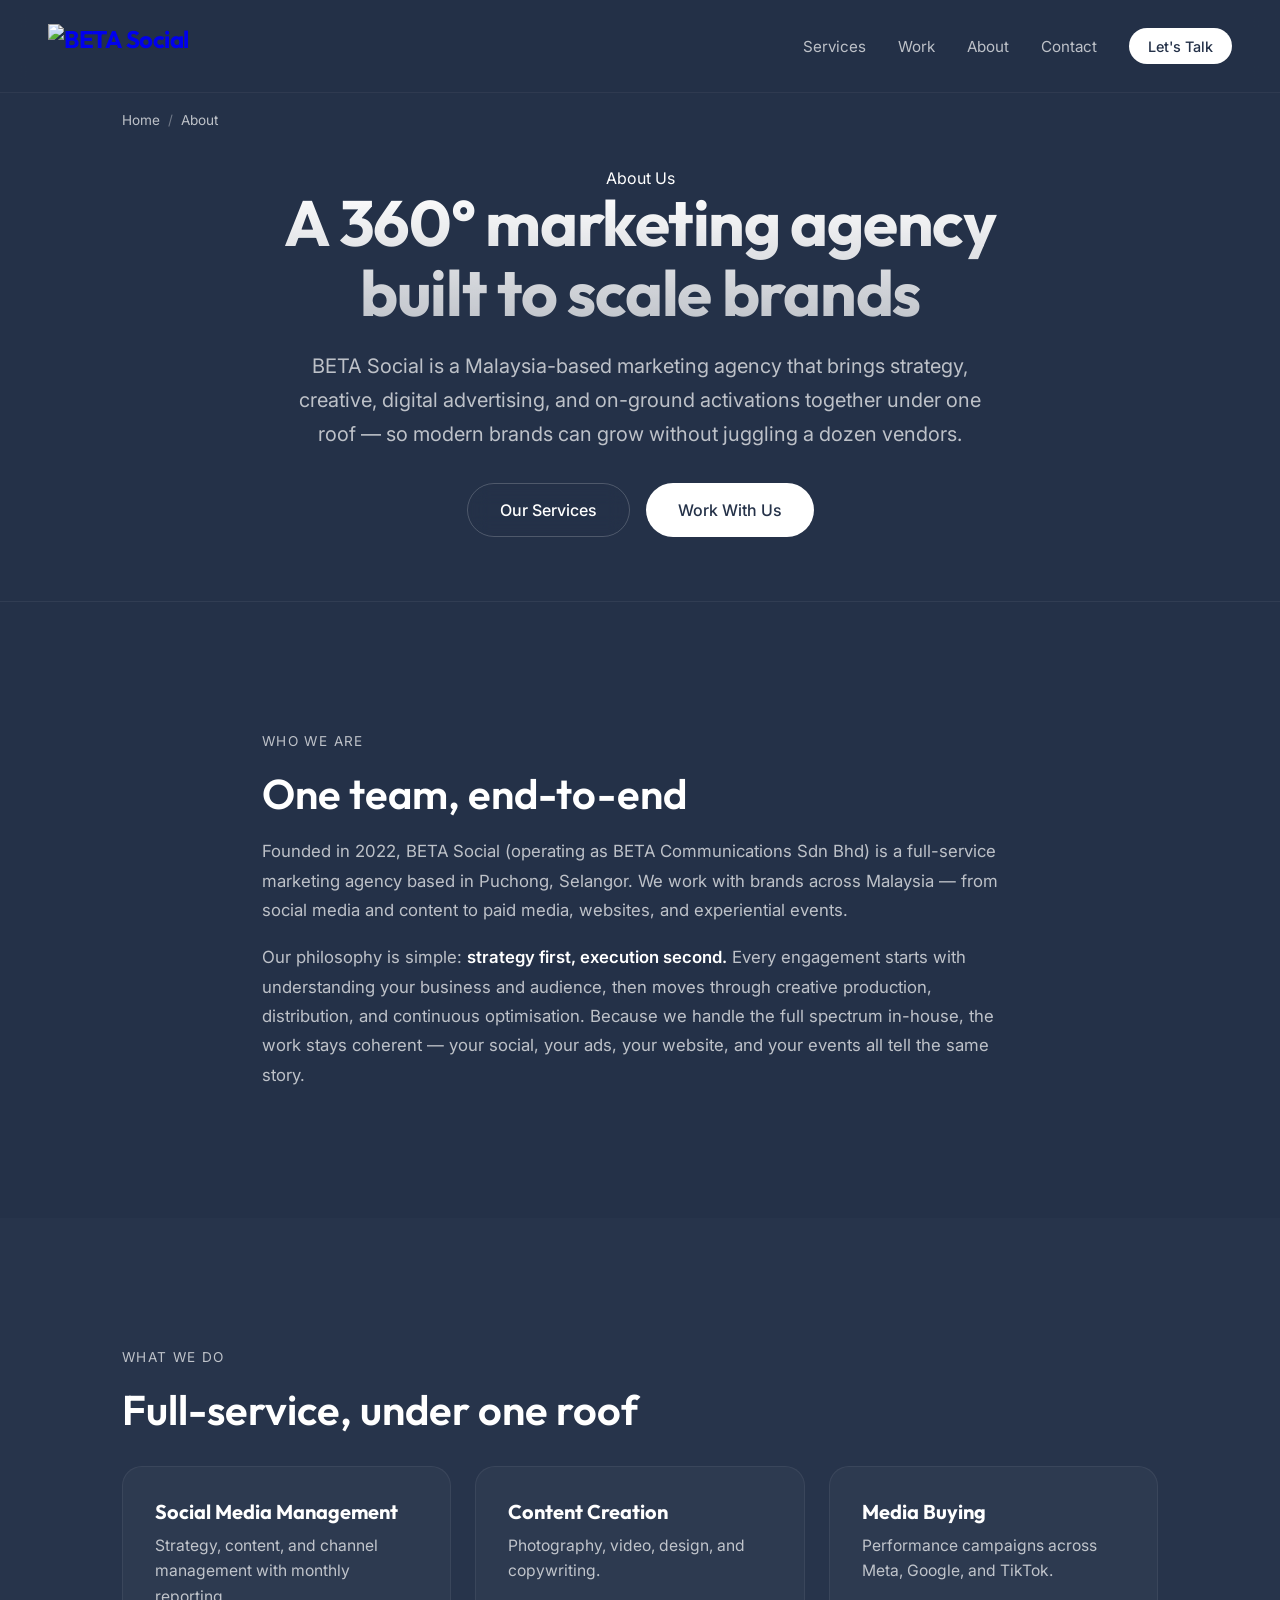
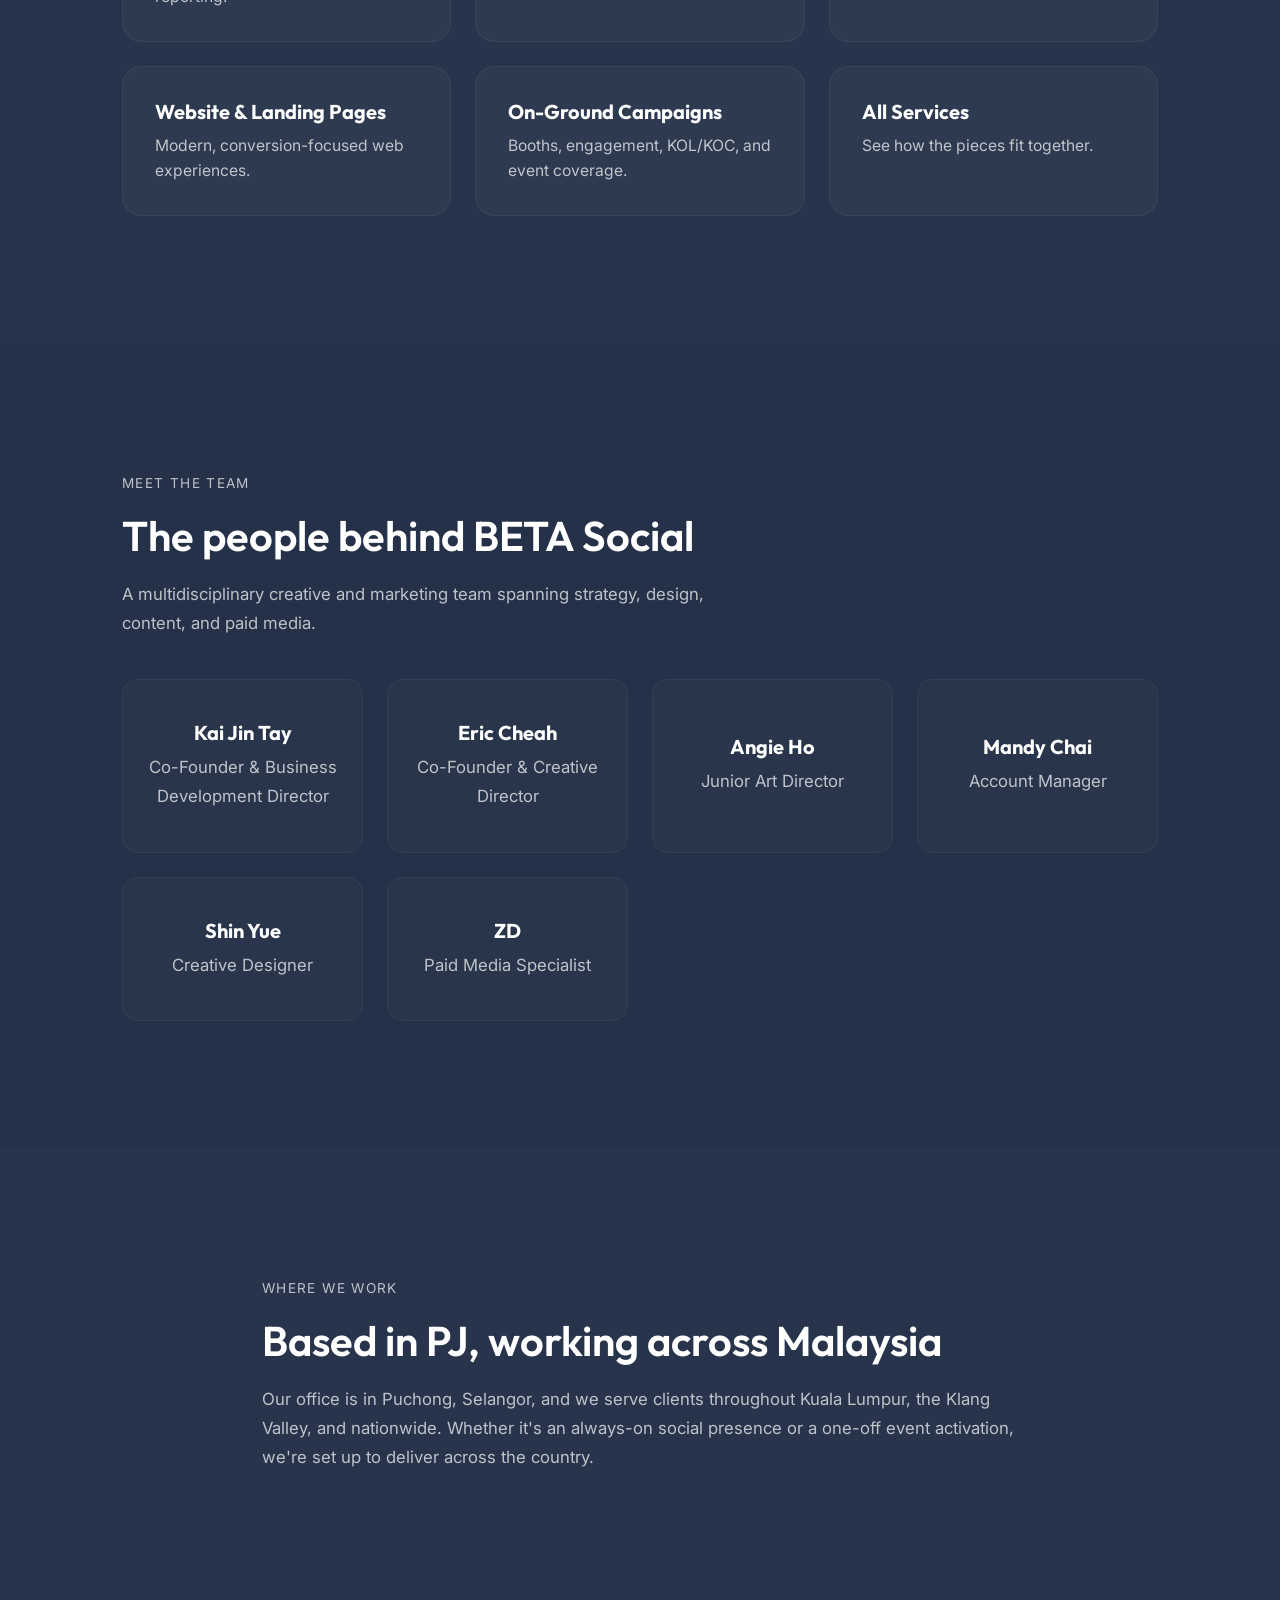
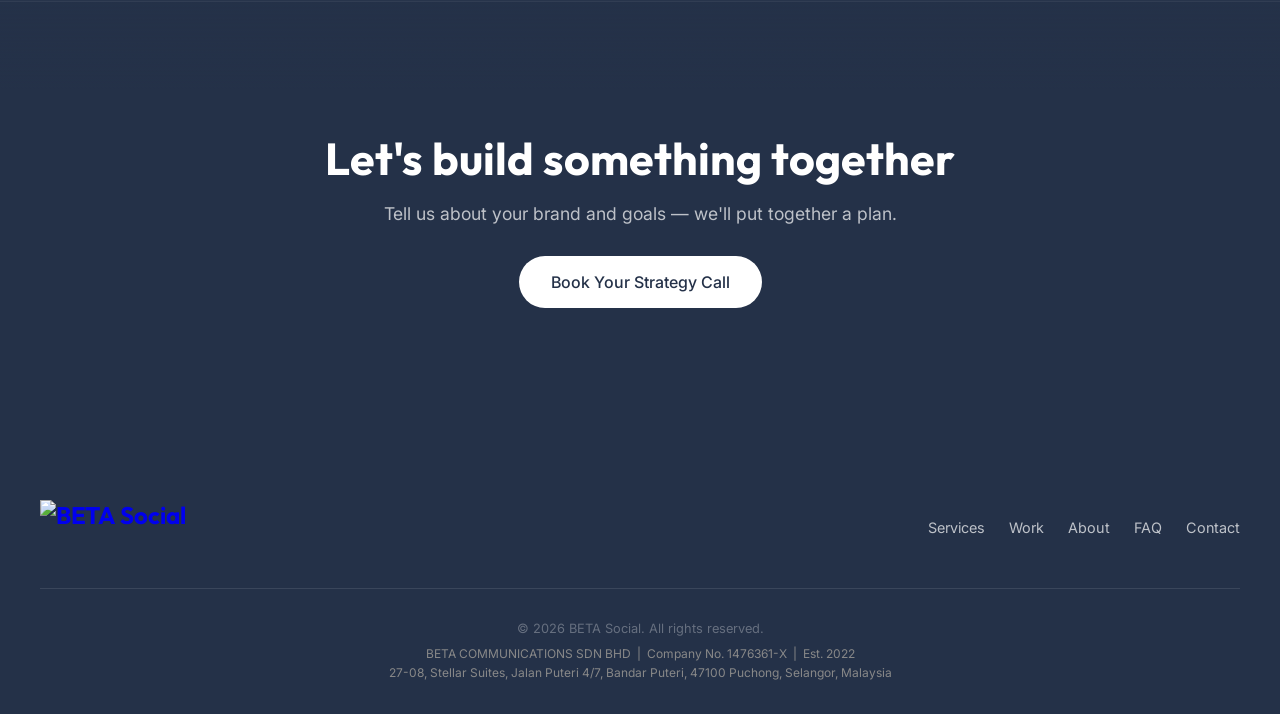
==== commit 4e4f7613: "Add success stories, stacked story cards, and update company details - Add 13 success story cards wi" ====
--- a/about/index.html
+++ b/about/index.html
@@ -25,7 +25,7 @@
   <link rel="preconnect" href="https://fonts.googleapis.com">
   <link rel="preconnect" href="https://fonts.gstatic.com" crossorigin>
   <link href="https://fonts.googleapis.com/css2?family=Inter:wght@400;500&family=Outfit:wght@400;600;700&display=swap" rel="stylesheet">
-  <link rel="stylesheet" href="/style.css?v=4">
+  <link rel="stylesheet" href="/style.css?v=9">
   <link rel="stylesheet" href="/pages.css">
 
   <script type="application/ld+json">
@@ -89,7 +89,7 @@
       <div class="wrap-narrow">
         <p class="eyebrow">Who we are</p>
         <h2>One team, end-to-end</h2>
-        <p>Founded in 2022, BETA Social (operating as BETA Communications Sdn. Bhd.) is a full-service marketing agency based in Petaling Jaya, Selangor. We work with brands across Malaysia — from social media and content to paid media, websites, and experiential events.</p>
+        <p>Founded in 2022, BETA Social (operating as BETA Communications Sdn Bhd) is a full-service marketing agency based in Puchong, Selangor. We work with brands across Malaysia — from social media and content to paid media, websites, and experiential events.</p>
         <p>Our philosophy is simple: <strong style="color:#fff;font-weight:600;">strategy first, execution second.</strong> Every engagement starts with understanding your business and audience, then moves through creative production, distribution, and continuous optimisation. Because we handle the full spectrum in-house, the work stays coherent — your social, your ads, your website, and your events all tell the same story.</p>
       </div>
     </section>
@@ -129,7 +129,7 @@
       <div class="wrap-narrow">
         <p class="eyebrow">Where we work</p>
         <h2>Based in PJ, working across Malaysia</h2>
-        <p>Our studio is in Petaling Jaya, Selangor, and we serve clients throughout Kuala Lumpur, the Klang Valley, and nationwide. Whether it's an always-on social presence or a one-off event activation, we're set up to deliver across the country.</p>
+        <p>Our office is in Puchong, Selangor, and we serve clients throughout Kuala Lumpur, the Klang Valley, and nationwide. Whether it's an always-on social presence or a one-off event activation, we're set up to deliver across the country.</p>
       </div>
     </section>
 
@@ -156,8 +156,8 @@
     <div class="footer-bottom">
       <p>&copy; 2026 BETA Social. All rights reserved.</p>
       <p style="margin-top:8px;font-size:12px;color:#888;line-height:1.6;">
-        BETA COMMUNICATIONS SDN. BHD. &nbsp;|&nbsp; Co. Reg. No.: 202201030664 &nbsp;|&nbsp; Est. 2022<br>
-        A-03-18, Jalan SS 7/26, SS 7, 47301 Petaling Jaya, Selangor, Malaysia
+        BETA COMMUNICATIONS SDN BHD &nbsp;|&nbsp; Company No. 1476361-X &nbsp;|&nbsp; Est. 2022<br>
+        27-08, Stellar Suites, Jalan Puteri 4/7, Bandar Puteri, 47100 Puchong, Selangor, Malaysia
       </p>
     </div>
   </footer>
--- a/style.css
+++ b/style.css
@@ -446,6 +446,361 @@
   background: none;
   border: 0;
   cursor: pointer;
+}
+
+/* Success Stories (portfolio page) */
+.case-grid {
+  display: grid;
+  grid-template-columns: repeat(2, 1fr);
+  gap: 1.5rem;
+}
+
+.case-card {
+  display: flex;
+  flex-direction: column;
+  background: rgba(255, 255, 255, 0.03);
+  border: 1px solid rgba(255, 255, 255, 0.08);
+  border-radius: 20px;
+  overflow: hidden;
+}
+
+.case-card > img {
+  display: block;
+  width: 100%;
+  height: auto;
+  background: #fdf8f4;
+}
+
+.case-body {
+  display: flex;
+  flex-direction: column;
+  gap: 0.75rem;
+  padding: 1.5rem;
+  flex: 1;
+}
+
+.case-meta {
+  display: flex;
+  flex-wrap: wrap;
+  align-items: center;
+  gap: 0.5rem;
+  font-size: 0.85rem;
+  font-weight: 600;
+  color: #fff;
+  margin: 0;
+}
+
+.case-tag {
+  font-weight: 500;
+  font-size: 0.75rem;
+  color: var(--text-secondary);
+  border: 1px solid rgba(255, 255, 255, 0.15);
+  border-radius: 100px;
+  padding: 0.15rem 0.6rem;
+}
+
+.case-body h3 {
+  font-family: var(--font-display);
+  font-size: 1.35rem;
+  font-weight: 600;
+  line-height: 1.3;
+  margin: 0;
+}
+
+.case-body > p:not(.case-meta) {
+  color: var(--text-secondary);
+  font-size: 0.95rem;
+  line-height: 1.6;
+  margin: 0;
+}
+
+.case-stats {
+  display: grid;
+  grid-template-columns: repeat(auto-fit, minmax(110px, 1fr));
+  gap: 0.6rem;
+  margin-top: auto;
+  padding-top: 0.75rem;
+}
+
+.case-stats:has(> :nth-child(4)) { grid-template-columns: repeat(2, 1fr); }
+
+/* Accent colours taken from the company profile deck */
+.case-stat {
+  --accent: #7cc6ec;
+  position: relative;
+  background: color-mix(in srgb, var(--accent) 10%, transparent);
+  border: 1px solid color-mix(in srgb, var(--accent) 28%, transparent);
+  border-radius: 12px;
+  padding: 0.7rem 0.8rem 0.7rem 1rem;
+  overflow: hidden;
+}
+
+.case-stat::before {
+  content: "";
+  position: absolute;
+  left: 0;
+  top: 0;
+  bottom: 0;
+  width: 3px;
+  background: var(--accent);
+}
+
+.case-stat:nth-child(2) { --accent: #7cc6ec; }
+.case-stat:nth-child(3) { --accent: #a393ff; }
+.case-stat:nth-child(4) { --accent: #7bd88f; }
+
+.case-stat strong {
+  display: block;
+  font-family: var(--font-display);
+  font-size: 1.3rem;
+  font-weight: 700;
+  color: var(--accent);
+  line-height: 1.2;
+}
+
+/* Headline result: warm amber → coral highlight */
+.case-stat:first-child {
+  --accent: #f5a302;
+  background: linear-gradient(135deg, rgba(245, 163, 2, 0.18), rgba(255, 112, 89, 0.12));
+  border-color: rgba(245, 163, 2, 0.45);
+}
+
+.case-stat:first-child::before {
+  background: linear-gradient(180deg, #f5a302, #ff7059);
+}
+
+.case-stat:first-child strong {
+  background: linear-gradient(90deg, #ffc043, #ff7059);
+  -webkit-background-clip: text;
+  -webkit-text-fill-color: transparent;
+  background-clip: text;
+}
+
+.case-stat span {
+  display: block;
+  font-size: 0.75rem;
+  color: var(--text-secondary);
+  margin-top: 0.2rem;
+}
+
+/* Results strip (homepage) */
+.results-teaser {
+  padding: 6rem 2rem !important;
+  background: transparent !important;
+  border-bottom: 1px solid rgba(255,255,255,0.05);
+}
+
+.results-grid {
+  display: grid;
+  grid-template-columns: repeat(3, 1fr);
+  gap: 1rem;
+  max-width: 1000px;
+  margin: 0 auto;
+}
+
+.result-card {
+  display: block;
+  text-decoration: none;
+  color: inherit;
+  background: rgba(255, 255, 255, 0.03);
+  border: 1px solid rgba(255, 255, 255, 0.08);
+  border-radius: 20px;
+  padding: 2rem 1.5rem;
+  text-align: center;
+  transition: transform 0.3s ease, border-color 0.3s ease;
+}
+
+.result-card:hover {
+  transform: translateY(-3px);
+  border-color: rgba(255, 255, 255, 0.25);
+}
+
+.result-card strong {
+  display: block;
+  font-family: var(--font-display);
+  font-size: clamp(2.5rem, 5vw, 3.25rem);
+  font-weight: 700;
+  line-height: 1.1;
+  background: linear-gradient(90deg, #ffc043, #ff7059);
+  -webkit-background-clip: text;
+  -webkit-text-fill-color: transparent;
+  background-clip: text;
+}
+
+.result-label {
+  display: block;
+  font-size: 0.8rem;
+  text-transform: uppercase;
+  letter-spacing: 0.08em;
+  color: var(--text-secondary);
+  margin-top: 0.4rem;
+}
+
+.result-card p {
+  color: var(--text-secondary);
+  font-size: 0.95rem;
+  line-height: 1.5;
+  margin: 1rem 0 0;
+}
+
+/* Stacked success-story cards (homepage) */
+.results-layout {
+  display: grid;
+  grid-template-columns: 1.1fr 1fr;
+  gap: 4rem;
+  align-items: center;
+  max-width: 1100px;
+  margin: 0 auto;
+}
+
+.results-layout .results-grid {
+  position: relative;
+  z-index: 10;
+  grid-template-columns: 1fr;
+  max-width: none;
+  margin: 0;
+}
+
+.results-layout .result-card {
+  display: flex;
+  align-items: center;
+  gap: 1.5rem;
+  text-align: left;
+  padding: 1.25rem 1.5rem;
+}
+
+.results-layout .result-card strong {
+  flex: 0 0 auto;
+  min-width: 7.5rem;
+  font-size: clamp(2rem, 3.5vw, 2.6rem);
+}
+
+.results-layout .result-label { margin-top: 0; }
+.results-layout .result-card p { margin: 0.35rem 0 0; }
+
+.result-card.is-active {
+  border-color: rgba(245, 163, 2, 0.55);
+  background: linear-gradient(135deg, rgba(245, 163, 2, 0.1), rgba(255, 112, 89, 0.06));
+  transform: translateX(6px);
+}
+
+.case-stack {
+  position: relative;
+  aspect-ratio: 4 / 3;
+  width: 100%;
+  max-width: 540px;
+  margin: 0 auto 2.5rem;
+}
+
+.stack-card {
+  position: absolute;
+  inset: 0;
+  display: block;
+  border-radius: 20px;
+  overflow: hidden;
+  background: #fdf8f4;
+  box-shadow: 0 25px 50px -12px rgba(0, 0, 0, 0.55);
+  transform-origin: 50% 100%;
+  transition: transform 0.7s cubic-bezier(0.22, 1, 0.36, 1), opacity 0.7s ease, filter 0.7s ease;
+  will-change: transform;
+}
+
+.stack-card img {
+  width: 100%;
+  height: 100%;
+  object-fit: cover;
+  display: block;
+}
+
+.stack-caption {
+  position: absolute;
+  left: 0;
+  right: 0;
+  bottom: 0;
+  display: flex;
+  justify-content: space-between;
+  align-items: flex-end;
+  gap: 0.75rem;
+  padding: 2.5rem 1.1rem 1rem;
+  background: linear-gradient(to top, rgba(15, 20, 35, 0.9), rgba(15, 20, 35, 0));
+  opacity: 0;
+  transition: opacity 0.4s ease;
+}
+
+.stack-client { color: #fff; font-weight: 600; font-size: 1rem; }
+
+.stack-stat {
+  font-size: 0.8rem;
+  font-weight: 700;
+  color: #1e2538;
+  background: linear-gradient(90deg, #ffc043, #ff7059);
+  border-radius: 100px;
+  padding: 0.3rem 0.7rem;
+  white-space: nowrap;
+}
+
+/* Stack positions: 0 = front */
+.stack-card[data-pos="0"] { z-index: 5; transform: none; }
+.stack-card[data-pos="0"] .stack-caption { opacity: 1; }
+.stack-card[data-pos="1"] { z-index: 4; transform: translate(22px, -18px) rotate(4deg) scale(0.95); filter: brightness(0.8); }
+.stack-card[data-pos="2"] { z-index: 3; transform: translate(40px, -34px) rotate(8deg) scale(0.9); filter: brightness(0.65); }
+.stack-card[data-pos="3"] { z-index: 2; transform: translate(-18px, -22px) rotate(-5deg) scale(0.9); filter: brightness(0.55); }
+.stack-card[data-pos="4"] { z-index: 1; transform: translate(0, -30px) scale(0.85); opacity: 0; }
+
+/* Front card flicks away before moving to the back */
+.stack-card.is-leaving {
+  z-index: 6;
+  transform: translate(-115%, 30px) rotate(-14deg) !important;
+  opacity: 0 !important;
+  transition-duration: 0.45s;
+}
+
+/* Hover: fan the deck out */
+.case-stack.is-fanned .stack-card[data-pos="0"] { transform: translate(-20px, 8px) rotate(-2deg); }
+.case-stack.is-fanned .stack-card[data-pos="1"] { transform: translate(34px, -26px) rotate(6deg) scale(0.93); filter: brightness(0.9); }
+.case-stack.is-fanned .stack-card[data-pos="2"] { transform: translate(60px, -44px) rotate(11deg) scale(0.87); filter: brightness(0.8); }
+.case-stack.is-fanned .stack-card[data-pos="3"] { transform: translate(-60px, -34px) rotate(-9deg) scale(0.87); filter: brightness(0.75); }
+.stack-card:hover { filter: brightness(1) !important; }
+
+.stack-hint {
+  position: absolute;
+  left: 0;
+  right: 0;
+  bottom: -2.5rem;
+  text-align: center;
+  font-size: 0.85rem;
+  color: var(--text-secondary);
+  margin: 0;
+}
+
+/* Gentle float while idle */
+@keyframes stack-float {
+  0%, 100% { translate: 0 0; }
+  50% { translate: 0 -8px; }
+}
+
+.case-stack.is-ready { animation: stack-float 6s ease-in-out infinite; }
+.case-stack.is-fanned { animation-play-state: paused; }
+
+@media (prefers-reduced-motion: reduce) {
+  .case-stack.is-ready { animation: none; }
+  .stack-card, .result-card { transition: none; }
+}
+
+@media (max-width: 800px) {
+  .case-grid { grid-template-columns: 1fr; }
+  .results-grid { grid-template-columns: 1fr; }
+  .results-layout { grid-template-columns: 1fr; gap: 3.5rem; }
+  .case-stack { max-width: 420px; width: calc(100% - 40px); }
+  .stack-card[data-pos="1"] { transform: translate(12px, -12px) rotate(3deg) scale(0.95); }
+  .stack-card[data-pos="2"] { transform: translate(22px, -22px) rotate(6deg) scale(0.9); }
+  .stack-card[data-pos="3"] { transform: translate(-10px, -14px) rotate(-4deg) scale(0.9); }
+  .result-card.is-active { transform: none; }
+}
+
+@media (max-width: 700px) {
+  .results-teaser { padding: 4rem 1rem !important; }
+  .case-body { padding: 1.25rem; }
 }
 
 /* Selected Work teaser (homepage) */
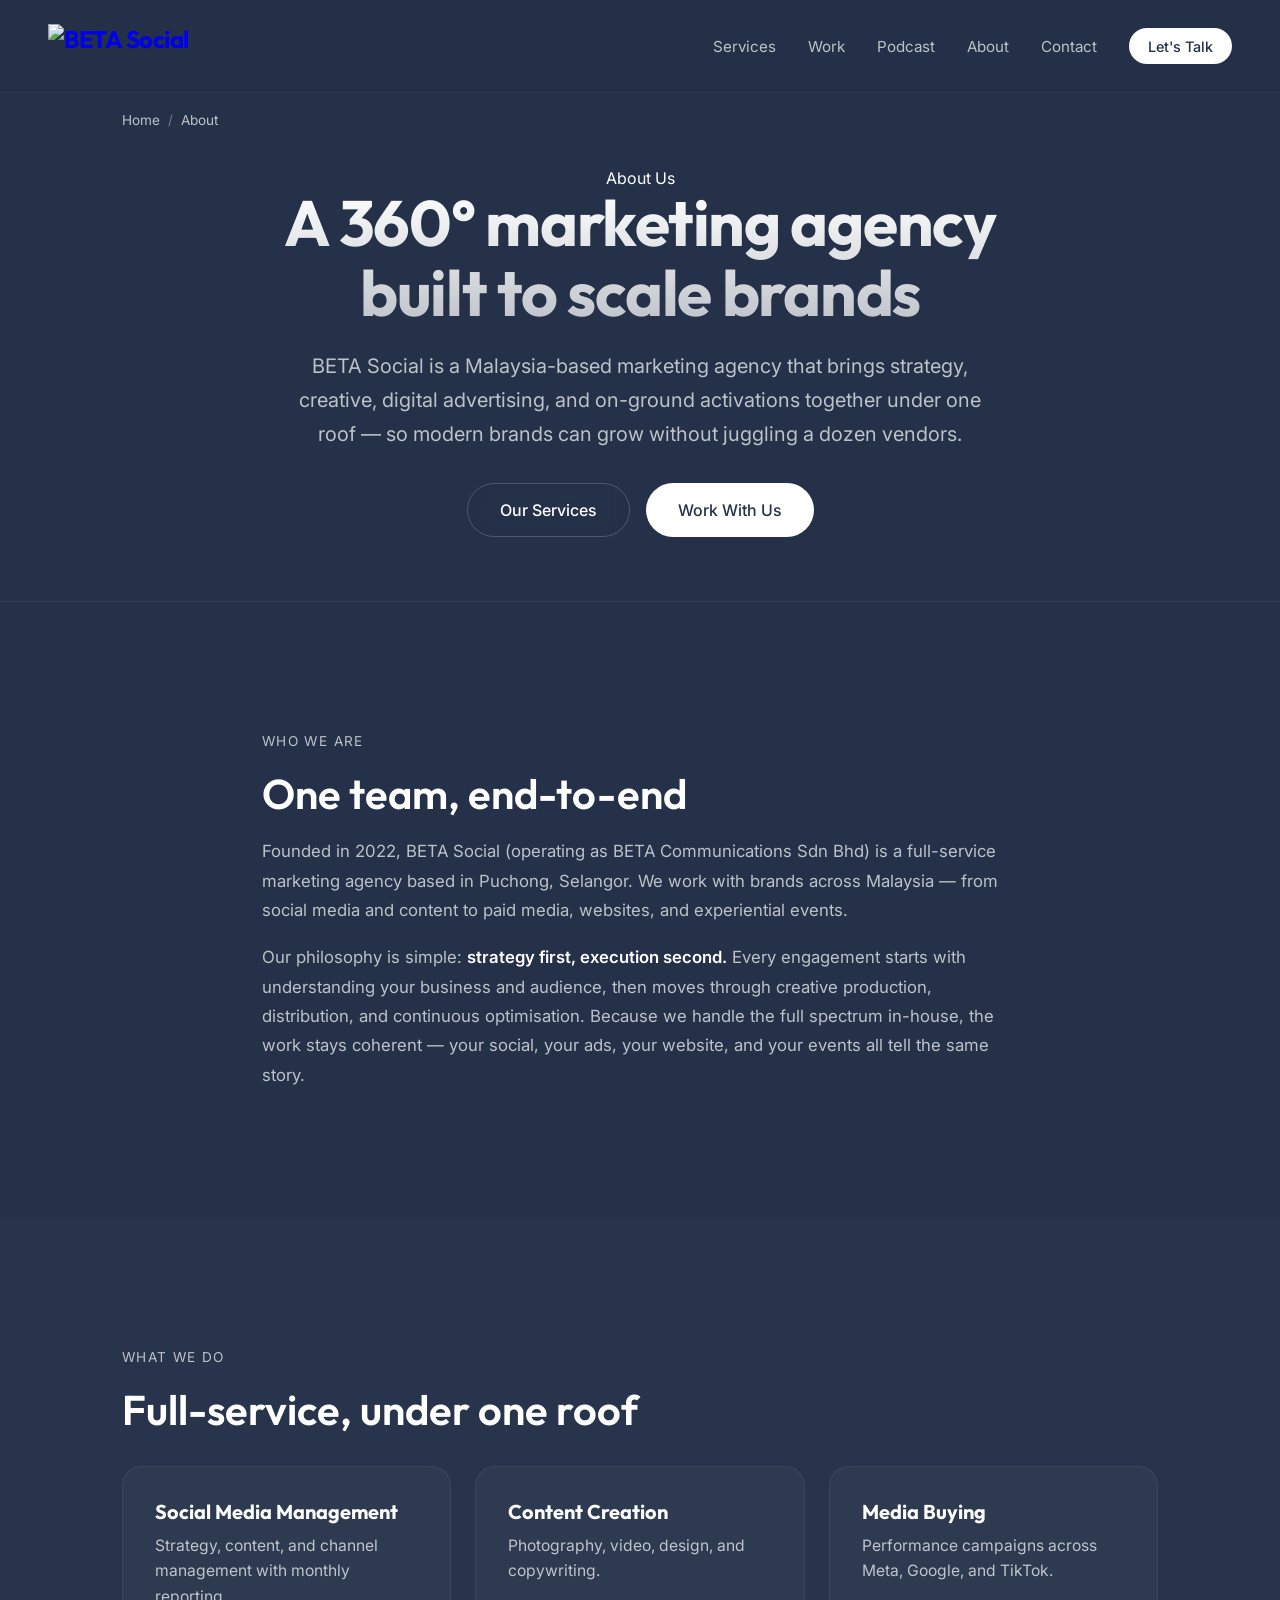
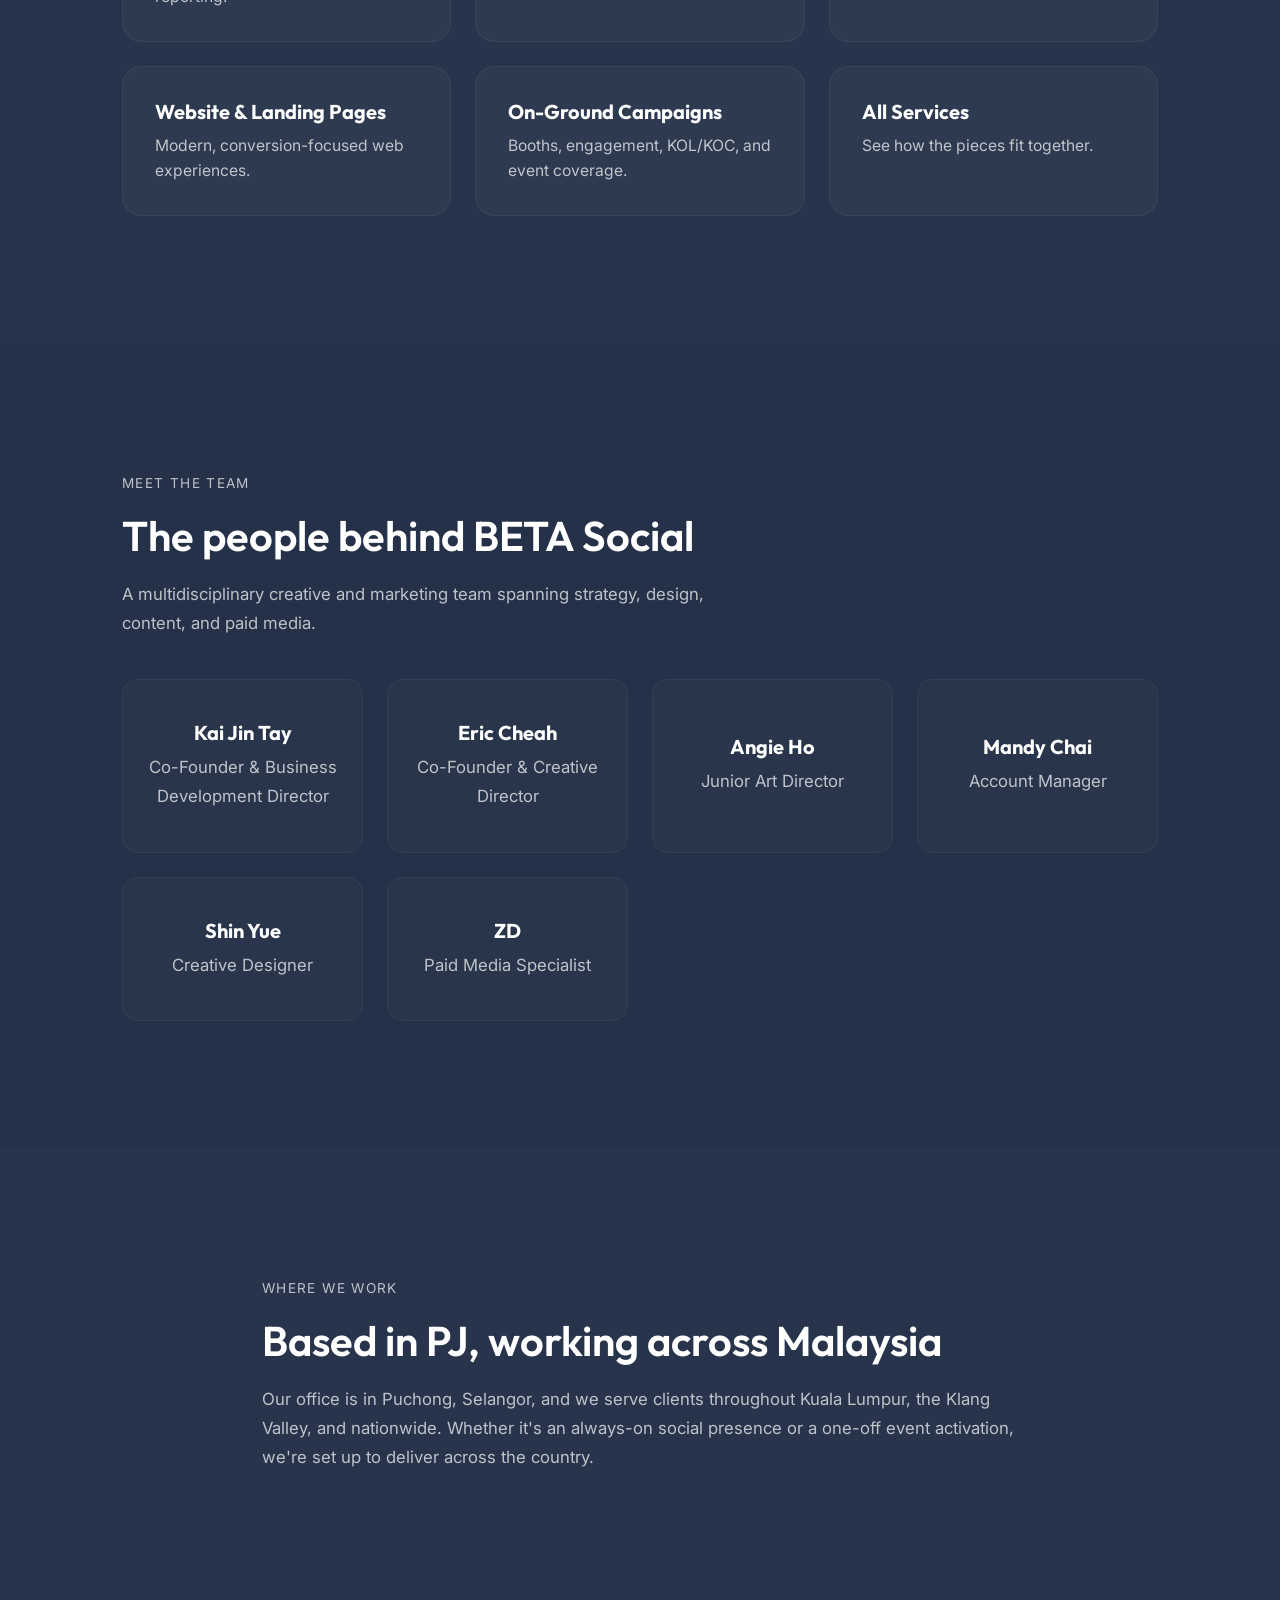
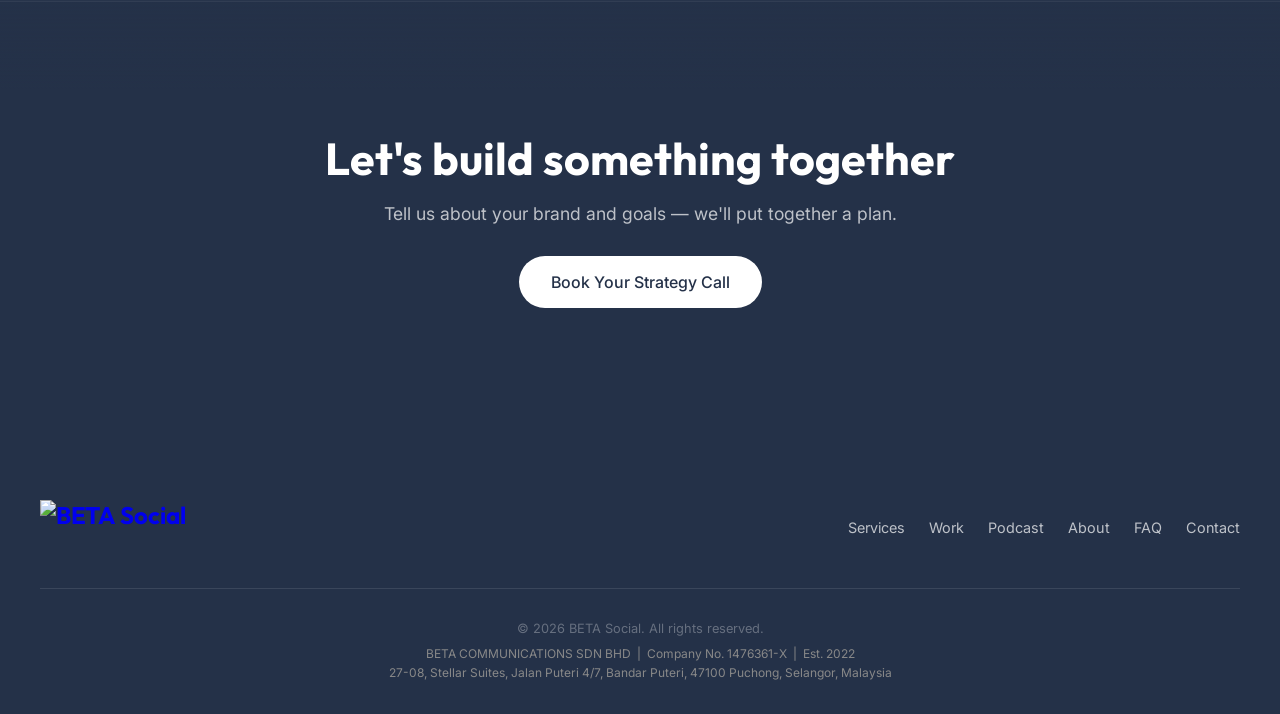
==== commit 3e04ae3f: "Add Take It Offline podcast page; fix video playback - New /podcast/ page: 2 full episodes and 12 sh" ====
--- a/about/index.html
+++ b/about/index.html
@@ -25,7 +25,7 @@
   <link rel="preconnect" href="https://fonts.googleapis.com">
   <link rel="preconnect" href="https://fonts.gstatic.com" crossorigin>
   <link href="https://fonts.googleapis.com/css2?family=Inter:wght@400;500&family=Outfit:wght@400;600;700&display=swap" rel="stylesheet">
-  <link rel="stylesheet" href="/style.css?v=9">
+  <link rel="stylesheet" href="/style.css?v=21">
   <link rel="stylesheet" href="/pages.css">
 
   <script type="application/ld+json">
@@ -61,6 +61,7 @@
       <div class="nav-links">
         <a href="/services/">Services</a>
         <a href="/portfolio/">Work</a>
+        <a href="/podcast/">Podcast</a>
         <a href="/about/">About</a>
         <a href="/contact/">Contact</a>
       </div>
@@ -148,6 +149,7 @@
       <div class="footer-links">
         <a href="/services/">Services</a>
         <a href="/portfolio/">Work</a>
+        <a href="/podcast/">Podcast</a>
         <a href="/about/">About</a>
         <a href="/faq/">FAQ</a>
         <a href="/contact/">Contact</a>
--- a/style.css
+++ b/style.css
@@ -250,39 +250,78 @@
   margin-bottom: 2rem;
 }
 
-.logo-grid {
-  display: grid;
-  grid-template-columns: repeat(6, 1fr);
-  gap: 0.75rem;
-  max-width: 780px;
+/* Floating client logo wall: 3 rows drifting in alternate directions */
+.logo-marquee {
+  display: flex;
+  flex-direction: column;
+  gap: 1rem;
+  max-width: 1200px;
   margin: 0 auto;
-  padding: 0 2rem;
+  overflow: hidden;
+  padding: 0.75rem 0;
+  -webkit-mask-image: linear-gradient(to right, transparent, #000 10%, #000 90%, transparent);
+  mask-image: linear-gradient(to right, transparent, #000 10%, #000 90%, transparent);
+}
+
+.logo-row { overflow: visible; }
+
+.logo-track {
+  display: flex;
+  gap: 1rem;
+  width: max-content;
+  animation: logo-drift 70s linear infinite;
+}
+
+.logo-row--reverse .logo-track {
+  animation-direction: reverse;
+  animation-duration: 80s;
+}
+
+.logo-row:hover .logo-track { animation-play-state: paused; }
+
+@keyframes logo-drift {
+  from { transform: translateX(0); }
+  to { transform: translateX(calc(-50% - 0.5rem)); }
 }
 
 .logo-tile {
+  flex: 0 0 auto;
+  width: 150px;
+  height: 76px;
   background: #fff;
-  border-radius: 10px;
-  height: 64px;
+  border-radius: 14px;
   display: flex;
   align-items: center;
   justify-content: center;
-  padding: 0.6rem 0.8rem;
-  opacity: 0.9;
-  transition: opacity 0.3s ease, transform 0.3s ease;
+  padding: 0.7rem 1rem;
+  box-shadow: 0 10px 25px -12px rgba(0, 0, 0, 0.5);
+  animation: logo-float 4s ease-in-out infinite;
+  transition: box-shadow 0.3s ease;
+}
+
+/* Stagger the bob so neighbouring logos float out of sync */
+.logo-tile:nth-child(3n+1) { animation-delay: -1.3s; }
+.logo-tile:nth-child(3n+2) { animation-delay: -2.6s; animation-duration: 4.6s; }
+.logo-tile:nth-child(4n)   { animation-duration: 5.2s; }
+
+@keyframes logo-float {
+  0%, 100% { translate: 0 0; }
+  50% { translate: 0 -7px; }
+}
+
+.logo-tile:hover {
+  animation-play-state: paused;
+  box-shadow: 0 16px 30px -10px rgba(245, 163, 2, 0.45);
 }
 
 .logo-tile img {
   max-width: 100%;
-  max-height: 36px;
+  max-height: 44px;
   width: auto;
   height: auto;
   object-fit: contain;
   user-select: none;
-}
-
-.logo-tile:hover {
-  opacity: 1;
-  transform: translateY(-3px);
+  -webkit-user-drag: none;
 }
 
 .logo-more {
@@ -292,14 +331,562 @@
   color: rgba(255, 255, 255, 0.5);
 }
 
+@media (max-width: 560px) {
+  .logo-marquee { gap: 0.7rem; }
+  .logo-track { gap: 0.7rem; }
+  @keyframes logo-drift { to { transform: translateX(calc(-50% - 0.35rem)); } }
+  .logo-tile { width: 118px; height: 62px; padding: 0.5rem 0.7rem; border-radius: 10px; }
+  .logo-tile img { max-height: 36px; }
+}
+
+/* No motion: show one static, wrapped set of logos */
+@media (prefers-reduced-motion: reduce) {
+  .logo-marquee { -webkit-mask-image: none; mask-image: none; }
+  .logo-track { animation: none; width: auto; flex-wrap: wrap; justify-content: center; }
+  .logo-tile { animation: none; }
+  .logo-tile[aria-hidden="true"] { display: none; }
+}
+
+/* Testimonials */
+.testimonials {
+  padding: 6rem 2rem !important;
+  background: transparent !important;
+  border-bottom: 1px solid rgba(255, 255, 255, 0.05);
+}
+
+.quote-grid {
+  display: grid;
+  grid-template-columns: repeat(3, 1fr);
+  gap: 1.5rem;
+  align-items: stretch;   /* all cards share the tallest height */
+  max-width: 1150px;
+  margin: 0 auto;
+}
+
+.quote-card {
+  position: relative;
+  display: flex;
+  flex-direction: column;
+  gap: 1.5rem;
+  margin: 0;
+  padding: 2.5rem 1.75rem 1.75rem;
+  border-radius: 20px;
+  background: linear-gradient(160deg, rgba(255, 255, 255, 0.07), rgba(255, 255, 255, 0.025));
+  border: 1px solid rgba(255, 255, 255, 0.1);
+  transition: transform 0.35s ease, border-color 0.35s ease, box-shadow 0.35s ease;
+}
+
+.quote-card::before {
+  content: "\201C";
+  position: absolute;
+  top: 0.4rem;
+  left: 1.25rem;
+  font-family: var(--font-display);
+  font-size: 4.5rem;
+  line-height: 1;
+  color: rgba(245, 163, 2, 0.45);
+}
+
+.quote-card:hover {
+  transform: translateY(-6px);
+  border-color: rgba(245, 163, 2, 0.4);
+  box-shadow: 0 24px 40px -24px rgba(0, 0, 0, 0.8);
+}
+
+.quote-card blockquote {
+  margin: 0;
+  font-size: 1rem;
+  line-height: 1.75;
+  color: rgba(255, 255, 255, 0.86);
+}
+
+/* Long quotes are capped so the shared height stays sensible */
+.quote-card.is-clamped blockquote {
+  display: -webkit-box;
+  -webkit-line-clamp: 8;
+  -webkit-box-orient: vertical;
+  overflow: hidden;
+}
+
+.quote-more {
+  align-self: flex-start;
+  margin-top: -0.75rem;
+  padding: 0;
+  background: none;
+  border: 0;
+  font-family: var(--font-body);
+  font-size: 0.85rem;
+  font-weight: 600;
+  color: #ffc043;
+  cursor: pointer;
+}
+
+.quote-more:hover { text-decoration: underline; }
+
+.quote-card figcaption {
+  display: flex;
+  align-items: center;
+  gap: 0.85rem;
+  margin-top: auto;
+  padding-top: 1.25rem;
+  border-top: 1px solid rgba(255, 255, 255, 0.1);
+}
+
+.quote-avatar {
+  flex: 0 0 auto;
+  width: 44px;
+  height: 44px;
+  border-radius: 50%;
+  display: flex;
+  align-items: center;
+  justify-content: center;
+  font-family: var(--font-display);
+  font-weight: 700;
+  font-size: 0.95rem;
+  color: #1e2538;
+  background: linear-gradient(135deg, #ffc043, #ff7059);
+}
+
+.quote-who { display: flex; flex-direction: column; }
+.quote-who strong { font-size: 0.95rem; font-weight: 600; }
+.quote-who span { font-size: 0.82rem; color: var(--text-secondary); margin-top: 0.15rem; }
+
+/* Entrance, armed by JS so cards stay visible without it */
+.quote-grid.is-armed .quote-card {
+  opacity: 0;
+  transform: translateY(40px);
+  transition: opacity 0.7s ease, transform 0.7s cubic-bezier(0.22, 1, 0.36, 1);
+}
+
+.quote-grid.is-armed .quote-card.is-in { opacity: 1; transform: none; }
+.quote-grid.is-armed .quote-card[data-q="1"] { transition-delay: 0.12s; }
+.quote-grid.is-armed .quote-card[data-q="2"] { transition-delay: 0.24s; }
+
 @media (max-width: 900px) {
-  .logo-grid { grid-template-columns: repeat(4, 1fr); }
+  .quote-grid { grid-template-columns: 1fr; max-width: 620px; }
 }
 
 @media (max-width: 560px) {
-  .logo-grid { grid-template-columns: repeat(3, 1fr); gap: 0.6rem; padding: 0 1rem; }
-  .logo-tile { height: 52px; padding: 0.4rem 0.5rem; border-radius: 8px; }
-  .logo-tile img { max-height: 28px; }
+  .testimonials { padding: 4rem 1.25rem !important; }
+  .quote-card { padding: 2.25rem 1.35rem 1.5rem; }
+}
+
+@media (prefers-reduced-motion: reduce) {
+  .quote-card { transition: none; }
+}
+
+/* Buyer's Journey: 3D funnel */
+.journey {
+  background: #243148 !important;
+}
+
+.journey-stage {
+  perspective: 1500px;
+  perspective-origin: 50% 30%;
+  max-width: 1100px;
+  margin: 0 auto;
+}
+
+.funnel-head {
+  display: grid;
+  grid-template-columns: 1fr auto 1fr;
+  align-items: center;
+  gap: 1.5rem;
+  margin-bottom: 1.5rem;
+}
+
+.funnel-col-label {
+  font-size: 0.8rem;
+  font-weight: 600;
+  text-transform: uppercase;
+  letter-spacing: 0.12em;
+  color: rgba(255, 255, 255, 0.55);
+}
+
+.funnel-head .funnel-col-label:first-child { text-align: left; }
+.funnel-head .funnel-col-label:last-child { text-align: right; }
+
+.funnel-icon {
+  width: 60px;
+  height: 60px;
+  color: #fff;
+  animation: funnel-spin 9s ease-in-out infinite;
+}
+
+@keyframes funnel-spin {
+  0%, 100% { transform: rotateY(0deg) scale(1); }
+  50% { transform: rotateY(22deg) scale(1.06); }
+}
+
+.journey-track {
+  display: flex;
+  flex-direction: column;
+  transform-style: preserve-3d;
+}
+
+/* Each row narrows towards the bottom to form the funnel */
+.funnel-row {
+  --rx: 0deg;
+  --ry: 0deg;
+  --lift: 0px;
+  --pill: 230px;
+  display: grid;
+  grid-template-columns: 1fr var(--pill) 1fr;
+  align-items: center;
+  gap: 1.5rem;
+  width: 100%;
+  margin: 0 auto;
+  padding: 1.35rem 0;
+  border-bottom: 1px solid rgba(255, 255, 255, 0.12);
+  transform-style: preserve-3d;
+  transform: translateY(var(--lift)) rotateX(var(--rx)) rotateY(var(--ry));
+  transition: transform 0.45s cubic-bezier(0.22, 1, 0.36, 1);
+}
+
+.funnel-row[data-stage="0"] { width: 100%; --pill: 230px; }
+.funnel-row[data-stage="1"] { width: 92%; --pill: 210px; }
+.funnel-row[data-stage="2"] { width: 84%; --pill: 190px; }
+.funnel-row[data-stage="3"] { width: 76%; --pill: 170px; border-bottom: 0; }
+
+.funnel-buyer,
+.funnel-action {
+  margin: 0;
+  font-size: 0.95rem;
+  line-height: 1.65;
+  color: var(--text-secondary);
+  transform: translateZ(20px);
+}
+
+.funnel-buyer { text-align: right; }
+.funnel-action { text-align: left; }
+
+.funnel-pill {
+  display: flex;
+  align-items: center;
+  justify-content: center;
+  padding: 0.75rem 1rem;
+  border-radius: 100px;
+  font-family: var(--font-display);
+  font-size: 0.95rem;
+  font-weight: 700;
+  letter-spacing: 0.1em;
+  text-transform: uppercase;
+  color: #1e2538;
+  background: linear-gradient(135deg, #ffc043, #f5a302);
+  box-shadow: 0 14px 28px -12px rgba(245, 163, 2, 0.75);
+  transform: translateZ(45px);
+  transition: transform 0.45s cubic-bezier(0.22, 1, 0.36, 1), box-shadow 0.45s ease;
+}
+
+.funnel-row:hover .funnel-pill {
+  transform: translateZ(70px) scale(1.06);
+  box-shadow: 0 20px 36px -12px rgba(245, 163, 2, 0.9);
+}
+
+.funnel-row:hover .funnel-buyer,
+.funnel-row:hover .funnel-action { color: rgba(255, 255, 255, 0.95); }
+
+/* Entrance: only applied once JS arms it, so rows stay visible without JS */
+.journey-track.is-armed .funnel-row {
+  opacity: 0;
+  transform: translateY(45px) translateZ(-160px) rotateX(-28deg);
+  transition: opacity 0.8s ease, transform 0.8s cubic-bezier(0.22, 1, 0.36, 1);
+}
+
+.journey-track.is-armed .funnel-row.is-in {
+  opacity: 1;
+  transform: translateY(var(--lift)) rotateX(var(--rx)) rotateY(var(--ry));
+}
+
+.journey-track.is-armed .funnel-row[data-stage="1"] { transition-delay: 0.12s; }
+.journey-track.is-armed .funnel-row[data-stage="2"] { transition-delay: 0.24s; }
+.journey-track.is-armed .funnel-row[data-stage="3"] { transition-delay: 0.36s; }
+
+@media (max-width: 760px) {
+  .funnel-head { display: none; }
+  .funnel-row,
+  .funnel-row[data-stage="1"],
+  .funnel-row[data-stage="2"],
+  .funnel-row[data-stage="3"] {
+    width: 100%;
+    grid-template-columns: 1fr;
+    gap: 0.6rem;
+    text-align: left;
+    padding: 1.5rem 0;
+  }
+  .funnel-buyer, .funnel-action { text-align: left; }
+  .funnel-pill { justify-self: start; padding: 0.6rem 1.4rem; }
+  .funnel-buyer::before,
+  .funnel-action::before {
+    display: block;
+    font-size: 0.7rem;
+    font-weight: 600;
+    text-transform: uppercase;
+    letter-spacing: 0.1em;
+    margin-bottom: 0.2rem;
+  }
+  .funnel-buyer::before { content: "Your buyer"; color: rgba(255, 255, 255, 0.45); }
+  .funnel-action::before { content: "Your action"; color: #ffc043; }
+}
+
+@media (prefers-reduced-motion: reduce) {
+  .funnel-row, .funnel-pill { transition: none; }
+  .funnel-icon { animation: none; }
+}
+
+/* Podcast episodes */
+.ep-grid {
+  display: grid;
+  grid-template-columns: repeat(2, 1fr);
+  gap: 1.5rem;
+  max-width: 1000px;
+  margin: 0 auto;
+}
+
+.ep-card {
+  display: flex;
+  flex-direction: column;
+  border-radius: 20px;
+  overflow: hidden;
+  background: rgba(255, 255, 255, 0.04);
+  border: 1px solid rgba(255, 255, 255, 0.1);
+  transition: transform 0.35s ease, border-color 0.35s ease;
+}
+
+.ep-card:hover { transform: translateY(-4px); border-color: rgba(245, 163, 2, 0.45); }
+
+.ep-thumb {
+  position: relative;
+  display: block;
+  width: 100%;
+  aspect-ratio: 16 / 9;
+  padding: 0;
+  border: 0;
+  background: #11161f;
+  cursor: pointer;
+  overflow: hidden;
+}
+
+.ep-thumb img { width: 100%; height: 100%; object-fit: cover; display: block; }
+.ep-thumb iframe { width: 100%; height: 100%; border: 0; display: block; }
+.ep-thumb.is-playing { cursor: default; aspect-ratio: 16 / 9; }
+
+.ep-play {
+  position: absolute;
+  top: 50%;
+  left: 50%;
+  width: 66px;
+  height: 66px;
+  margin: -33px 0 0 -33px;
+  border-radius: 50%;
+  background: rgba(0, 0, 0, 0.5);
+  backdrop-filter: blur(6px);
+  border: 1px solid rgba(255, 255, 255, 0.55);
+  transition: transform 0.3s ease, background-color 0.3s ease;
+}
+
+.ep-play::after {
+  content: "";
+  position: absolute;
+  top: 50%;
+  left: 54%;
+  transform: translate(-50%, -50%);
+  border-style: solid;
+  border-width: 11px 0 11px 18px;
+  border-color: transparent transparent transparent #fff;
+}
+
+.ep-thumb:hover .ep-play { transform: scale(1.1); background: rgba(245, 163, 2, 0.85); }
+
+.ep-length {
+  position: absolute;
+  right: 0.7rem;
+  bottom: 0.7rem;
+  padding: 0.2rem 0.5rem;
+  border-radius: 6px;
+  font-size: 0.78rem;
+  font-weight: 600;
+  color: #fff;
+  background: rgba(0, 0, 0, 0.75);
+}
+
+.ep-body { padding: 1.25rem 1.4rem 1.4rem; }
+
+.ep-body h3 {
+  font-family: var(--font-display);
+  font-size: 1.2rem;
+  font-weight: 600;
+  line-height: 1.35;
+  margin: 0 0 0.6rem;
+}
+
+.ep-link { font-size: 0.9rem; color: #ffc043; text-decoration: none; }
+.ep-link:hover { text-decoration: underline; }
+
+.short-card iframe { width: 100%; height: 100%; border: 0; display: block; }
+
+@media (max-width: 760px) {
+  .ep-grid { grid-template-columns: 1fr; }
+}
+
+/* Short-form video reels: sliding row */
+.reels-section {
+  padding: 6rem 0 !important;
+  background: transparent !important;
+  border-bottom: 1px solid rgba(255, 255, 255, 0.05);
+}
+
+.reels-marquee {
+  overflow-x: auto;
+  overflow-y: hidden;
+  padding: 0.5rem 0 1rem;
+  cursor: grab;
+  scrollbar-width: none;
+  -ms-overflow-style: none;
+  overscroll-behavior-x: contain;
+  -webkit-overflow-scrolling: touch;
+  -webkit-mask-image: linear-gradient(to right, transparent, #000 8%, #000 92%, transparent);
+  mask-image: linear-gradient(to right, transparent, #000 8%, #000 92%, transparent);
+}
+
+.reels-marquee::-webkit-scrollbar { display: none; }
+.reels-marquee.is-dragging { cursor: grabbing; }
+.reels-marquee.is-dragging .reel-card { pointer-events: none; }
+
+.reels-track {
+  display: flex;
+  gap: 1.25rem;
+  width: max-content;
+  /* Compositor-driven drift: smooth at any speed, unlike per-frame scrolling */
+  animation: reels-slide 107s linear infinite;
+  will-change: transform;
+}
+
+@keyframes reels-slide {
+  from { transform: translateX(0); }
+  to { transform: translateX(calc(var(--shift, 33.3333%) * -1)); }
+}
+
+/* Paused while the viewer scrolls, drags, or watches a video */
+.reels-marquee.is-paused .reels-track { animation-play-state: paused; }
+
+/* Expanded: every reel laid out as a grid, like the work gallery */
+.reels-section.is-expanded .reels-marquee {
+  overflow: visible;
+  cursor: default;
+  max-width: 1200px;
+  margin: 0 auto;
+  padding: 0 2rem;
+  -webkit-mask-image: none;
+  mask-image: none;
+}
+
+.reels-section.is-expanded .reels-track {
+  display: grid;
+  grid-template-columns: repeat(auto-fill, minmax(200px, 1fr));
+  gap: 1.25rem;
+  width: auto;
+  animation: none;
+  transform: none !important;
+}
+
+/* Only the original set — the repeats exist just for the sliding loop */
+.reels-section.is-expanded .reel-card[aria-hidden="true"] { display: none; }
+.reels-section.is-expanded .reel-card { width: auto; }
+.reels-section.is-expanded .reels-hint { display: none; }
+
+.reels-hint {
+  text-align: center;
+  margin: 0.75rem 0 0;
+  font-size: 0.85rem;
+  color: rgba(255, 255, 255, 0.45);
+}
+
+.reels-section .work-teaser-cta { margin-top: 1.75rem; }
+
+.reel-card {
+  position: relative;
+  flex: 0 0 auto;
+  width: 220px;
+  aspect-ratio: 9 / 16;
+  padding: 0;
+  border: 1px solid rgba(255, 255, 255, 0.08);
+  border-radius: 18px;
+  overflow: hidden;
+  background: #11161f;
+  cursor: pointer;
+  transition: transform 0.35s ease, box-shadow 0.35s ease, border-color 0.35s ease;
+}
+
+.reel-card:hover,
+.reel-card:focus-visible {
+  transform: translateY(-6px) scale(1.02);
+  border-color: rgba(245, 163, 2, 0.5);
+  box-shadow: 0 18px 35px -14px rgba(0, 0, 0, 0.7);
+}
+
+.reel-card img,
+.reel-card video {
+  width: 100%;
+  height: 100%;
+  object-fit: cover;
+  display: block;
+}
+
+.reel-card img[hidden] { display: none; }
+
+.reel-play {
+  position: absolute;
+  top: 50%;
+  left: 50%;
+  width: 52px;
+  height: 52px;
+  margin: -26px 0 0 -26px;
+  border-radius: 50%;
+  background: rgba(0, 0, 0, 0.45);
+  backdrop-filter: blur(6px);
+  border: 1px solid rgba(255, 255, 255, 0.5);
+  transition: transform 0.3s ease, background-color 0.3s ease;
+}
+
+.reel-play::after {
+  content: "";
+  position: absolute;
+  top: 50%;
+  left: 54%;
+  transform: translate(-50%, -50%);
+  border-style: solid;
+  border-width: 8px 0 8px 14px;
+  border-color: transparent transparent transparent #fff;
+}
+
+.reel-card:hover .reel-play { transform: scale(1.12); background: rgba(0, 0, 0, 0.65); }
+
+.reel-client {
+  position: absolute;
+  left: 0;
+  right: 0;
+  bottom: 0;
+  padding: 2rem 0.9rem 0.8rem;
+  font-size: 0.85rem;
+  font-weight: 600;
+  color: #fff;
+  text-align: left;
+  background: linear-gradient(to top, rgba(10, 14, 24, 0.85), transparent);
+}
+
+.reel-card.is-playing .reel-play,
+.reel-card.is-playing .reel-client { display: none; }
+
+@media (max-width: 560px) {
+  .reels-section { padding: 4rem 0 !important; }
+  .reels-track { gap: 0.75rem; animation-duration: 76s; }
+  .reel-card { width: 160px; border-radius: 12px; }
+}
+
+@media (prefers-reduced-motion: reduce) {
+  .reels-track { animation: none; }
+  .reel-card { transition: none; }
 }
 
 /* Our Work gallery (portfolio page) */
